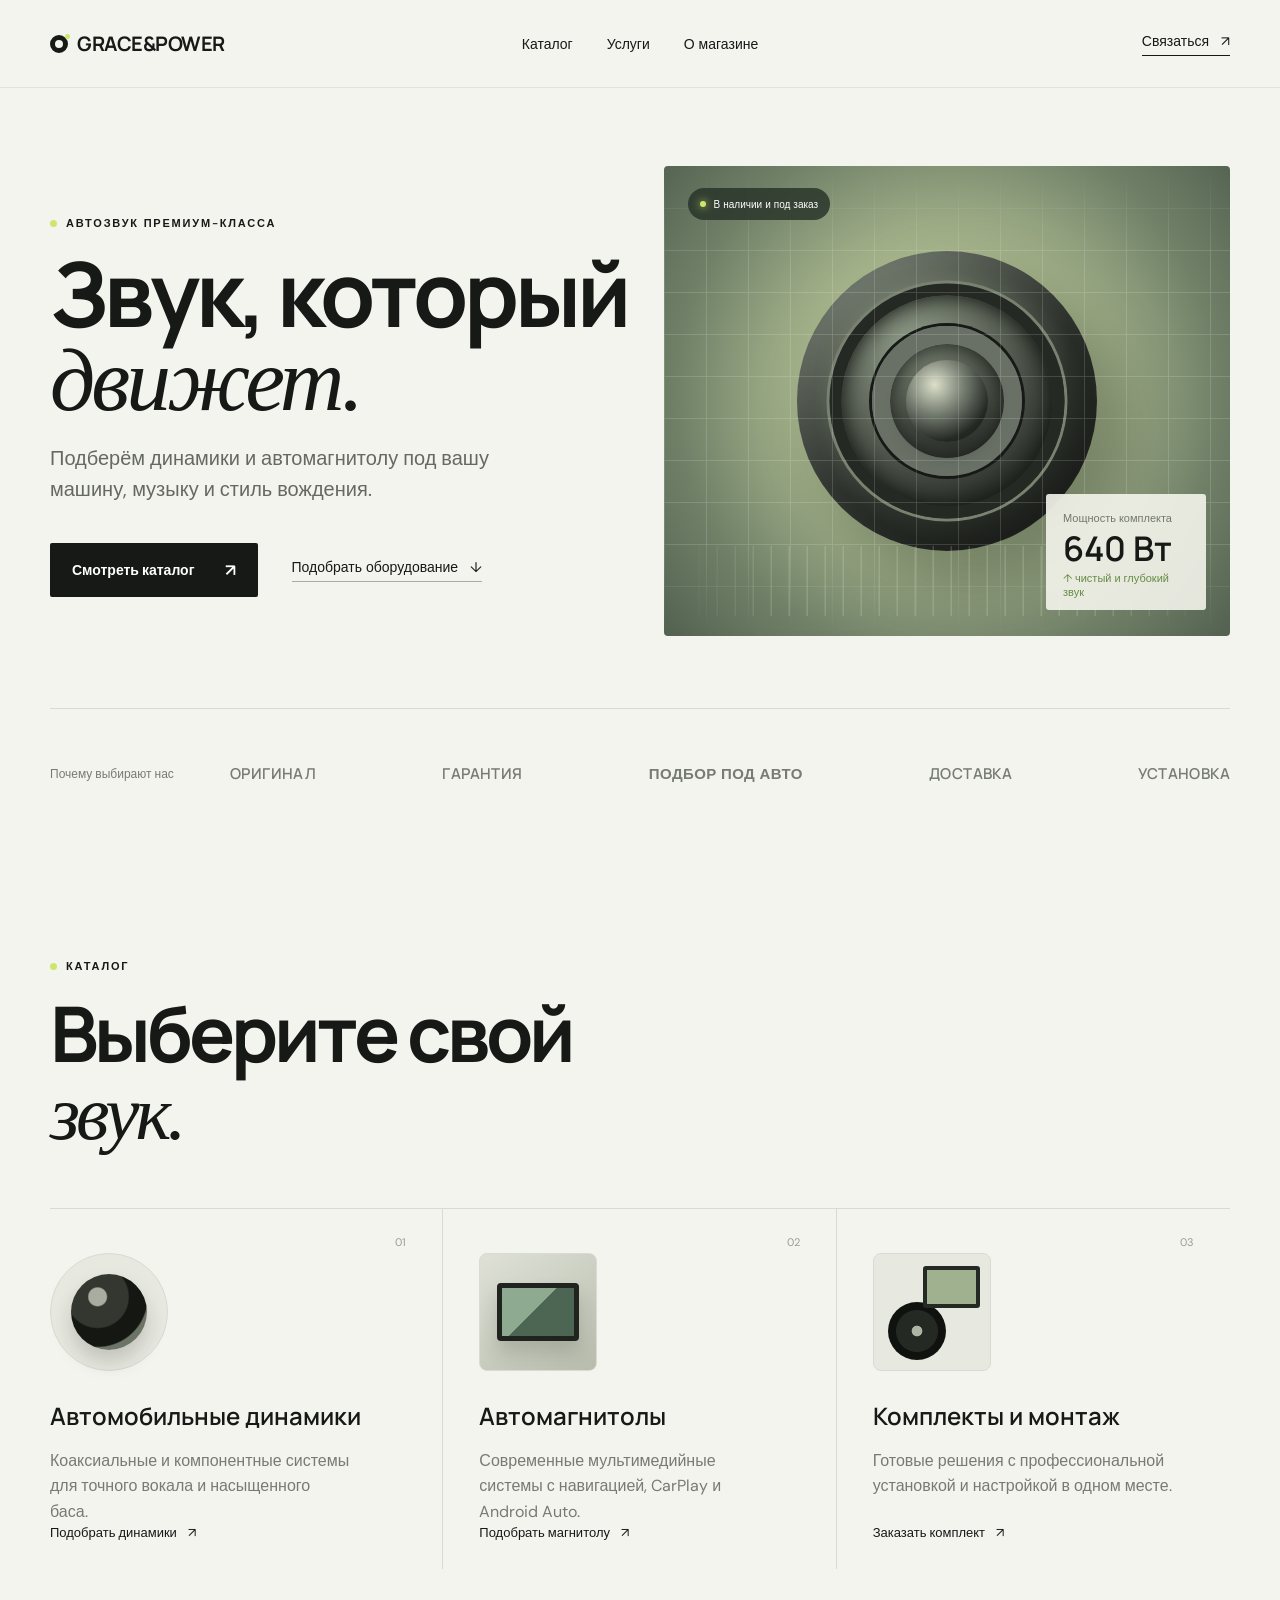
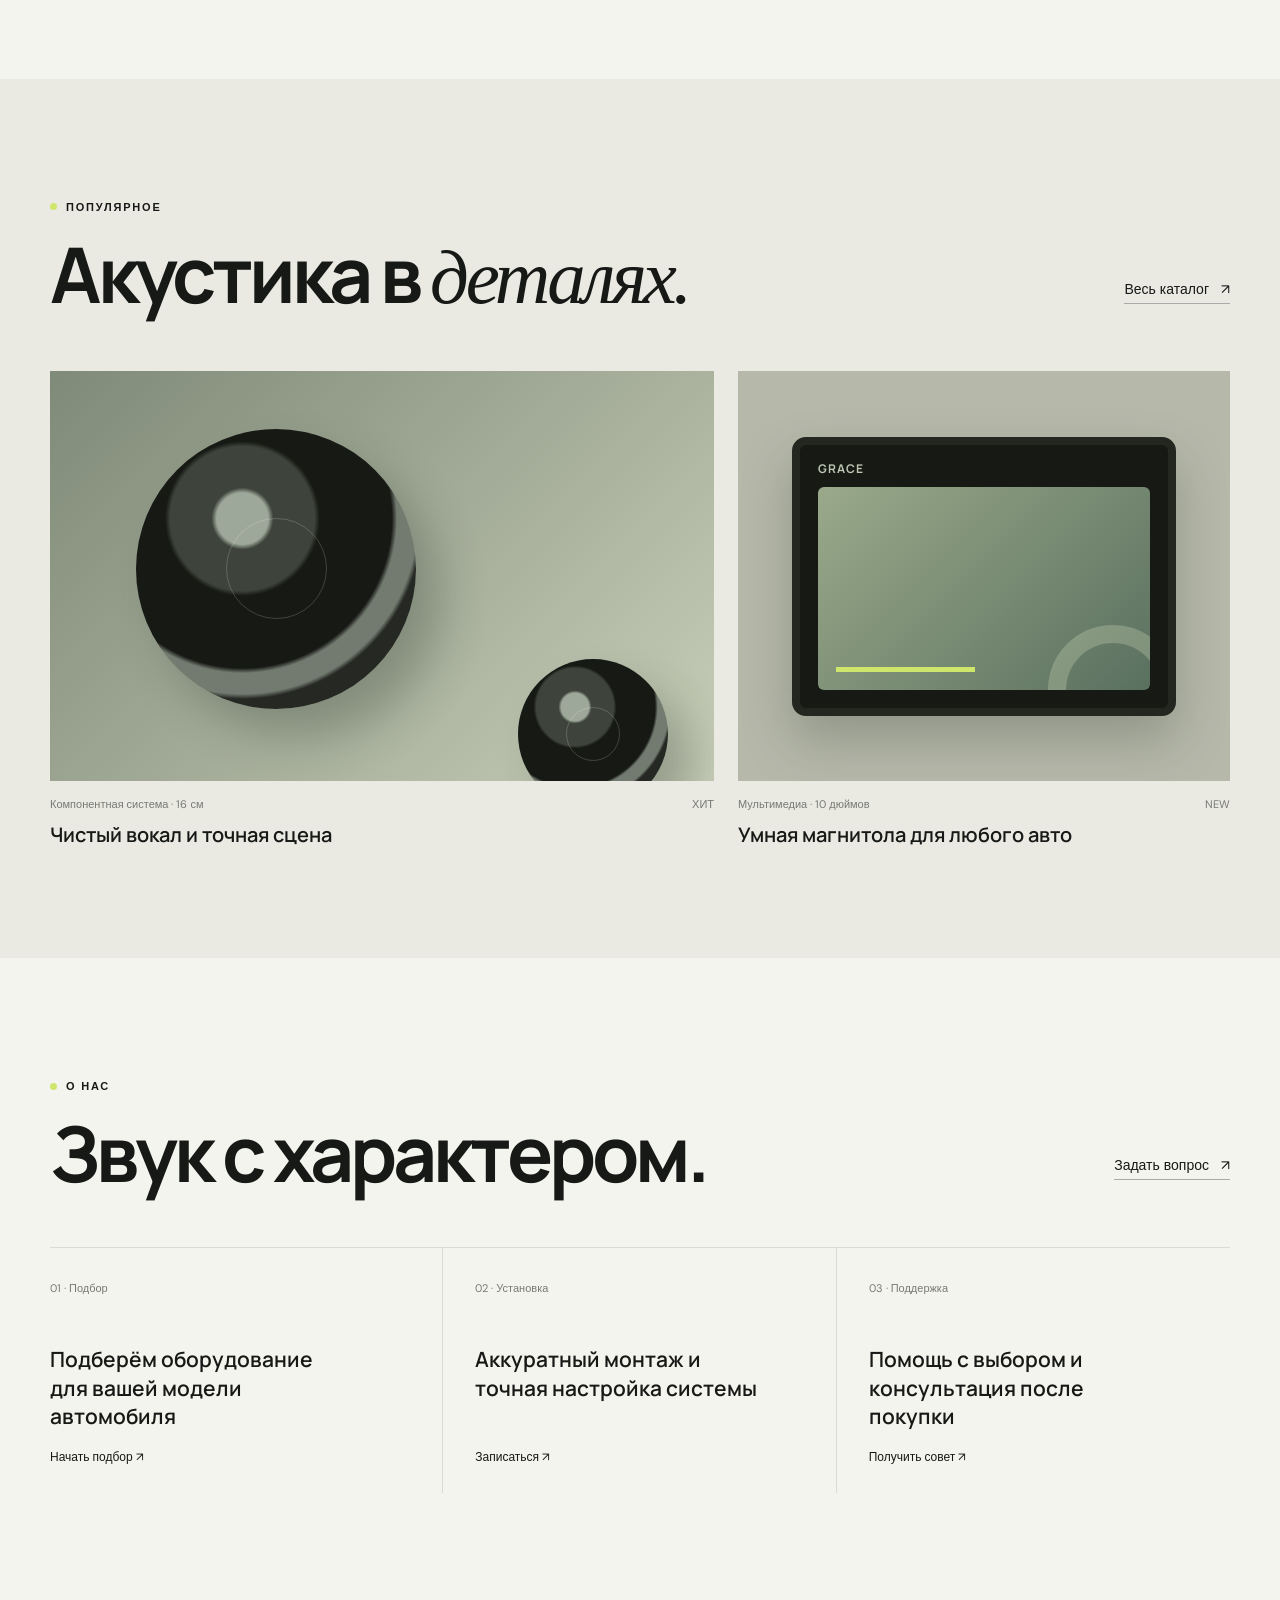
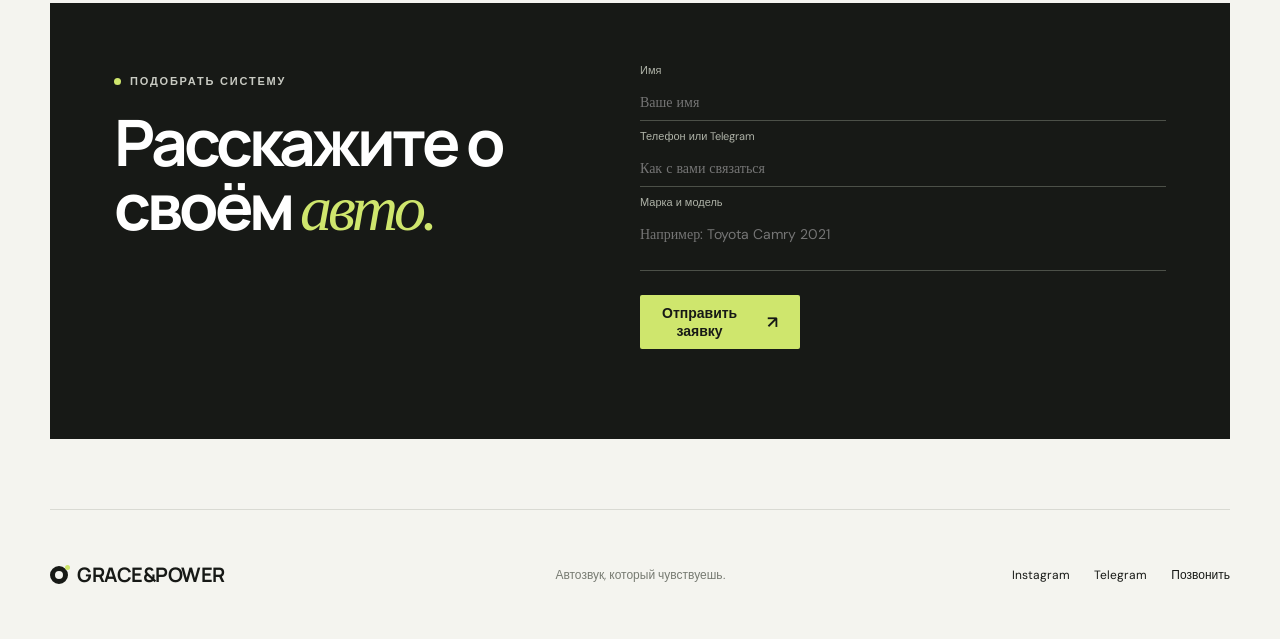
==== index.html @ 10f8b087 "GRACE&POWER Car Audio Website" ====
<!DOCTYPE html>
<html lang="ru">
<head>
  <meta charset="UTF-8">
  <meta name="viewport" content="width=device-width, initial-scale=1.0">
  <meta name="description" content="GRACE&POWER — магазин премиальной автомобильной акустики: динамики и автомагнитолы.">
  <title>GRACE&POWER — Автомобильная акустика</title>
  <link rel="preconnect" href="https://fonts.googleapis.com">
  <link rel="preconnect" href="https://fonts.gstatic.com" crossorigin>
  <link href="https://fonts.googleapis.com/css2?family=DM+Sans:wght@400;500;600&family=Manrope:wght@500;600;700&display=swap" rel="stylesheet">
  <link rel="stylesheet" href="styles.css">
</head>
<body>
  <header class="nav-wrap">
    <nav class="nav container" aria-label="Главная навигация">
      <a class="brand" href="#top" aria-label="GRACE&POWER — главная">
        <span class="brand-mark"></span>
        <span>GRACE&POWER</span>
      </a>
      <button class="menu-button" type="button" aria-expanded="false" aria-controls="nav-links" aria-label="Открыть меню">
        <span></span><span></span>
      </button>
      <div class="nav-links" id="nav-links">
        <a href="#catalog">Каталог</a>
        <a href="#services">Услуги</a>
        <a href="#about">О магазине</a>
      </div>
      <a class="nav-cta" href="#contact">Связаться <span>↗</span></a>
    </nav>
  </header>

  <main id="top">
    <section class="hero container">
      <div class="hero-copy reveal">
        <p class="eyebrow"><span></span> Автозвук премиум-класса</p>
        <h1>Звук, который<br><em>движет.</em></h1>
        <p class="hero-lede">Подберём динамики и автомагнитолу под вашу машину, музыку и стиль вождения.</p>
        <div class="hero-actions">
          <a class="button button-dark" href="#catalog">Смотреть каталог <span>↗</span></a>
          <a class="text-link" href="#contact">Подобрать оборудование <span>↓</span></a>
        </div>
      </div>

      <div class="hero-visual reveal" aria-label="Пример автомобильной акустики">
        <div class="speaker-hero">
          <div class="speaker-ring ring-one"></div>
          <div class="speaker-ring ring-two"></div>
          <div class="speaker-center"></div>
        </div>
        <div class="hero-soundwave"></div>
        <div class="visual-grid"></div>
        <div class="metric-card">
          <span class="metric-label">Мощность комплекта</span>
          <strong>640 Вт</strong>
          <span class="metric-change">↑ чистый и глубокий звук</span>
        </div>
        <div class="status-pill"><span></span> В наличии и под заказ</div>
      </div>
    </section>

    <section class="proof container" aria-label="Выгоды магазина">
      <p>Почему выбирают нас</p>
      <div class="logo-row">
        <span>Оригинал</span>
        <span>Гарантия</span>
        <span>Подбор под авто</span>
        <span>Доставка</span>
        <span>Установка</span>
      </div>
    </section>

    <section class="services section container" id="catalog">
      <div class="section-heading reveal">
        <p class="eyebrow"><span></span> Каталог</p>
        <h2>Выберите свой<br><em>звук.</em></h2>
      </div>
      <div class="service-grid">
        <article class="service-card reveal product-card">
          <span class="card-number">01</span>
          <div class="product-art speaker-art"><span class="mini-speaker"></span></div>
          <h3>Автомобильные динамики</h3>
          <p>Коаксиальные и компонентные системы для точного вокала и насыщенного баса.</p>
          <a href="#contact">Подобрать динамики <span>↗</span></a>
        </article>
        <article class="service-card reveal product-card">
          <span class="card-number">02</span>
          <div class="product-art headunit-art"><span class="headunit-screen"></span></div>
          <h3>Автомагнитолы</h3>
          <p>Современные мультимедийные системы с навигацией, CarPlay и Android Auto.</p>
          <a href="#contact">Подобрать магнитолу <span>↗</span></a>
        </article>
        <article class="service-card reveal product-card">
          <span class="card-number">03</span>
          <div class="product-art combo-art"><span class="combo-speaker"></span><span class="combo-headunit"></span></div>
          <h3>Комплекты и монтаж</h3>
          <p>Готовые решения с профессиональной установкой и настройкой в одном месте.</p>
          <a href="#contact">Заказать комплект <span>↗</span></a>
        </article>
      </div>
    </section>

    <section class="work section" id="services">
      <div class="container">
        <div class="section-heading row-heading reveal">
          <div>
            <p class="eyebrow"><span></span> Популярное</p>
            <h2>Акустика в <em>деталях.</em></h2>
          </div>
          <a class="text-link" href="#catalog">Весь каталог <span>↗</span></a>
        </div>
        <div class="work-grid">
          <article class="project-card reveal">
            <div class="project-image project-image-one">
              <div class="catalog-speaker main-speaker"><span></span></div>
              <div class="catalog-speaker small-speaker"><span></span></div>
            </div>
            <div class="project-meta"><span>Компонентная система · 16 см</span><span>ХИТ</span></div>
            <h3>Чистый вокал и точная сцена</h3>
          </article>
          <article class="project-card reveal">
            <div class="project-image project-image-two">
              <div class="catalog-headunit">
                <span class="headunit-brand">GRACE</span>
                <div class="headunit-display"><i></i><b></b></div>
              </div>
            </div>
            <div class="project-meta"><span>Мультимедиа · 10 дюймов</span><span>NEW</span></div>
            <h3>Умная магнитола для любого авто</h3>
          </article>
        </div>
      </div>
    </section>

    <section class="insights section container" id="about">
      <div class="section-heading row-heading reveal">
        <div>
          <p class="eyebrow"><span></span> О нас</p>
          <h2>Звук с характером.</h2>
        </div>
        <a class="text-link" href="#contact">Задать вопрос <span>↗</span></a>
      </div>
      <div class="insight-grid">
        <article class="insight-card reveal"><span>01 · Подбор</span><h3>Подберём оборудование для вашей модели автомобиля</h3><a href="#contact">Начать подбор <span>↗</span></a></article>
        <article class="insight-card reveal"><span>02 · Установка</span><h3>Аккуратный монтаж и точная настройка системы</h3><a href="#contact">Записаться <span>↗</span></a></article>
        <article class="insight-card reveal"><span>03 · Поддержка</span><h3>Помощь с выбором и консультация после покупки</h3><a href="#contact">Получить совет <span>↗</span></a></article>
      </div>
    </section>

    <section class="contact container" id="contact">
      <div class="contact-panel reveal">
        <div>
          <p class="eyebrow light"><span></span> Подобрать систему</p>
          <h2>Расскажите о<br>своём <em>авто.</em></h2>
        </div>
        <form class="contact-form" id="contact-form">
          <label>Имя<input type="text" name="name" placeholder="Ваше имя" required></label>
          <label>Телефон или Telegram<input type="text" name="contact" placeholder="Как с вами связаться" required></label>
          <label>Марка и модель<textarea name="message" rows="2" placeholder="Например: Toyota Camry 2021"></textarea></label>
          <button class="button button-light" type="submit">Отправить заявку <span>↗</span></button>
          <p class="form-status" role="status"></p>
        </form>
      </div>
    </section>
  </main>

  <footer class="footer container">
    <a class="brand" href="#top"><span class="brand-mark"></span><span>GRACE&POWER</span></a>
    <p>Автозвук, который чувствуешь.</p>
    <div><a href="#">Instagram</a><a href="#">Telegram</a><a href="tel:+79000000000">Позвонить</a></div>
  </footer>

  <script src="script.js"></script>
</body>
</html>
---- styles.css ----
:root {
  --ink: #171916;
  --paper: #f4f4ef;
  --muted: #777b72;
  --line: #d9dad3;
  --lime: #cfe66d;
  --green: #315c43;
}
* { box-sizing: border-box; }
html { scroll-behavior: smooth; }
body { margin: 0; background: var(--paper); color: var(--ink); font-family: "DM Sans", sans-serif; }
a { color: inherit; text-decoration: none; }
.container { width: min(1180px, calc(100% - 48px)); margin-inline: auto; }
.nav-wrap { height: 88px; display: flex; align-items: center; border-bottom: 1px solid rgba(23,25,22,.08); }
.nav { display: grid; grid-template-columns: 1fr auto 1fr; align-items: center; }
.brand { display: inline-flex; align-items: center; gap: 9px; font: 700 20px "Manrope", sans-serif; letter-spacing: -.5px; }
.brand-mark { width: 18px; height: 18px; border: 5px solid var(--ink); border-radius: 50%; position: relative; }
.brand-mark::after { content: ""; position: absolute; width: 5px; height: 5px; background: var(--lime); border-radius: 50%; right: -7px; top: -6px; }
.nav-links { display: flex; gap: 34px; font-size: 14px; }
.nav-links a, .footer a { transition: opacity .2s; }
.nav-links a:hover, .footer a:hover { opacity: .55; }
.nav-cta { justify-self: end; font-size: 14px; border-bottom: 1px solid var(--ink); padding-bottom: 5px; }
.nav-cta span { margin-left: 8px; }
.menu-button { display: none; }
.hero { min-height: 620px; display: grid; grid-template-columns: 52% 48%; align-items: center; padding: 58px 0 52px; }
.eyebrow { display: flex; align-items: center; gap: 9px; text-transform: uppercase; letter-spacing: 1.8px; font-size: 11px; font-weight: 600; }
.eyebrow > span { width: 7px; height: 7px; background: var(--lime); border-radius: 50%; }
h1, h2 { font-family: "Manrope", sans-serif; letter-spacing: -4px; margin: 22px 0; }
h1 { font-size: clamp(68px, 7vw, 96px); line-height: .92; }
h1 em, h2 em { font-family: Georgia, serif; font-weight: 400; }
.hero-lede { max-width: 480px; font-size: 20px; line-height: 1.55; color: #656960; }
.hero-actions { display: flex; align-items: center; gap: 34px; margin-top: 38px; }
.button { height: 54px; padding: 0 22px; border: 0; border-radius: 2px; display: inline-flex; align-items: center; gap: 30px; font: 600 14px "DM Sans", sans-serif; cursor: pointer; }
.button-dark { background: var(--ink); color: white; }
.button span { font-size: 17px; }
.text-link { font-size: 14px; border-bottom: 1px solid #aaa; padding-bottom: 5px; }
.text-link span { margin-left: 8px; }
.hero-visual { height: 470px; position: relative; overflow: hidden; border-radius: 4px; background: radial-gradient(circle at 50% 48%, #dfeab7 0, #aebc91 34%, #718168 72%, #526150 100%); }
.visual-grid { position: absolute; inset: 0; opacity: .18; background-image: linear-gradient(rgba(255,255,255,.8) 1px, transparent 1px), linear-gradient(90deg, rgba(255,255,255,.8) 1px, transparent 1px); background-size: 42px 42px; mask-image: linear-gradient(to bottom, transparent, black 20%, black 80%, transparent); }
.orb { position: absolute; border-radius: 50%; filter: blur(.2px); }
.orb-one { width: 270px; height: 270px; left: 105px; top: 78px; background: radial-gradient(circle at 35% 30%, #f2f7c9, #94aa78 62%, #4d6651); box-shadow: inset -28px -20px 45px rgba(39,61,45,.25), 20px 20px 70px rgba(73,91,65,.28); }
.orb-two { width: 118px; height: 118px; right: 26px; top: 42px; background: radial-gradient(circle at 30% 25%, #eef7bd, #78906b 72%); mix-blend-mode: screen; }
.orb-three { width: 80px; height: 80px; left: 42px; bottom: 58px; border: 1px solid rgba(255,255,255,.7); background: rgba(226,235,192,.28); backdrop-filter: blur(5px); }
.metric-card { position: absolute; right: 24px; bottom: 26px; width: 160px; height: 116px; background: rgba(247,248,239,.88); backdrop-filter: blur(12px); border-radius: 3px; padding: 17px; display: grid; }
.metric-label { font-size: 11px; color: #73786d; }
.metric-card strong { font: 600 34px "Manrope"; }
.metric-change { font-size: 11px; color: #668c45; }
.status-pill { position: absolute; left: 24px; top: 22px; background: rgba(38,51,40,.82); color: white; border-radius: 20px; height: 32px; display: flex; align-items: center; gap: 8px; padding: 0 12px; font-size: 10px; }
.status-pill span { width: 6px; height: 6px; border-radius: 50%; background: var(--lime); box-shadow: 0 0 8px var(--lime); }
.proof { height: 130px; border-top: 1px solid var(--line); display: grid; grid-template-columns: 180px 1fr; align-items: center; }
.proof p { font-size: 12px; color: var(--muted); }
.logo-row { display: flex; justify-content: space-between; align-items: center; color: #777b72; }
.logo-row span { font: 600 15px "Manrope"; }
.logo-row span:nth-child(3) { font-family: Georgia, serif; font-size: 19px; }
.logo-dot { color: var(--lime); margin-left: 2px; }
.section { padding: 110px 0; }
.section-heading h2 { font-size: clamp(52px, 6vw, 78px); line-height: 1; }
.service-grid { display: grid; grid-template-columns: repeat(3, 1fr); border-top: 1px solid var(--line); margin-top: 55px; }
.service-card { min-height: 330px; padding: 26px 36px 28px 0; border-right: 1px solid var(--line); position: relative; }
.service-card + .service-card { padding-left: 36px; }
.service-card:last-child { border-right: 0; }
.card-number { float: right; color: #999d94; font-size: 11px; }
.service-icon { width: 54px; height: 54px; border: 1px solid var(--line); border-radius: 50%; display: grid; place-items: center; margin: 20px 0 42px; }
.service-card h3 { font: 600 24px "Manrope"; margin: 0 0 12px; }
.service-card p { color: var(--muted); line-height: 1.6; max-width: 300px; }
.service-card a { position: absolute; bottom: 28px; font-size: 13px; }
.service-card a span { margin-left: 8px; }
.work { background: #eaeae3; }
.row-heading { display: flex; justify-content: space-between; align-items: end; }
.row-heading h2 { margin-bottom: 0; }
.row-heading > .text-link { margin-bottom: 12px; }
.work-grid { display: grid; grid-template-columns: 1.35fr 1fr; gap: 24px; margin-top: 55px; }
.project-image { height: 410px; position: relative; overflow: hidden; }
.project-image-one { background: linear-gradient(135deg, #7f8a78, #c7cdb8); }
.project-ui { position: absolute; width: 75%; height: 72%; left: 12.5%; top: 14%; border-radius: 12px; background: rgba(239,242,232,.9); box-shadow: 0 25px 60px rgba(31,52,39,.22); padding: 20px; font-size: 12px; }
.project-ui b { position: absolute; right: 30px; bottom: 24px; font: 600 58px "Manrope"; }
.pulse { position: absolute; width: 220px; height: 220px; border: 1px solid #859681; border-radius: 50%; left: 50%; top: 55%; transform: translate(-50%, -50%); box-shadow: inset 0 0 40px rgba(112,143,112,.2); }
.pulse::after { content: ""; position: absolute; width: 70px; height: 70px; border-radius: 50%; background: var(--lime); left: 50%; top: 50%; transform: translate(-50%, -50%); }
.project-image-two { background: #b6b9aa; }
.project-shape { position: absolute; width: 260px; height: 260px; right: -40px; bottom: -70px; border-radius: 50%; border: 48px solid #dce7b0; box-shadow: 0 0 0 1px rgba(255,255,255,.5), inset 0 0 40px rgba(80,92,62,.18); }
.project-image-two p { position: absolute; left: 32px; top: 20px; font: 700 31px "Manrope"; }
.project-image-two sup { font-size: 9px; }
.project-meta { display: flex; justify-content: space-between; color: var(--muted); font-size: 11px; margin-top: 16px; }
.project-card h3 { font: 600 20px "Manrope"; margin: 10px 0 0; }
.insight-grid { display: grid; grid-template-columns: repeat(3, 1fr); border-top: 1px solid var(--line); margin-top: 55px; }
.insight-card { min-height: 245px; padding: 28px 32px 28px 0; border-right: 1px solid var(--line); position: relative; }
.insight-card + .insight-card { padding-left: 32px; }
.insight-card:last-child { border-right: 0; }
.insight-card > span { color: var(--muted); font-size: 11px; }
.insight-card h3 { max-width: 300px; font: 600 21px/1.35 "Manrope"; margin-top: 48px; }
.insight-card a { position: absolute; bottom: 28px; font-size: 12px; }
.contact { padding-bottom: 70px; }
.contact-panel { min-height: 390px; background: var(--ink); color: white; padding: 60px 64px; display: grid; grid-template-columns: 1fr 1fr; }
.eyebrow.light { color: #c9cbc3; }
.contact-panel h2 { font-size: clamp(52px, 5vw, 72px); line-height: 1; }
.contact-form { display: grid; align-content: center; gap: 8px; }
.contact-form label { display: grid; gap: 7px; color: #aeb2a7; font-size: 11px; }
.contact-form input, .contact-form textarea { width: 100%; border: 0; border-bottom: 1px solid #4c5048; background: transparent; color: white; padding: 9px 0; font: 14px "DM Sans"; resize: none; outline: none; }
.contact-form input:focus, .contact-form textarea:focus { border-color: var(--lime); }
.button-light { background: var(--lime); color: var(--ink); width: 160px; margin-top: 16px; justify-content: space-between; }
.form-status { height: 18px; font-size: 12px; color: var(--lime); }
.footer { height: 130px; display: grid; grid-template-columns: 1fr 1fr 1fr; align-items: center; border-top: 1px solid var(--line); }
.footer p { color: var(--muted); font-size: 12px; text-align: center; }
.footer div { justify-self: end; display: flex; gap: 24px; font-size: 12px; }
.reveal { opacity: 0; transform: translateY(18px); transition: opacity .7s ease, transform .7s ease; }
.reveal.visible { opacity: 1; transform: translateY(0); }
.speaker-hero { position: absolute; width: 300px; height: 300px; left: 50%; top: 50%; transform: translate(-50%, -50%); border-radius: 50%; background: radial-gradient(circle at 38% 32%, #8f9b88 0, #30352f 58%, #161914 100%); box-shadow: 25px 28px 55px rgba(28,38,28,.35), inset -18px -20px 35px rgba(0,0,0,.28), inset 8px 8px 18px rgba(255,255,255,.12); }
.speaker-ring { position: absolute; border-radius: 50%; left: 50%; top: 50%; transform: translate(-50%, -50%); }
.ring-one { width: 235px; height: 235px; border: 12px solid #252923; box-shadow: 0 0 0 3px #798170, inset 0 0 22px #11130f; }
.ring-two { width: 150px; height: 150px; border: 18px solid #697167; box-shadow: 0 0 0 3px #171916, inset 0 0 30px #0d0f0d; }
.speaker-center { position: absolute; width: 82px; height: 82px; left: 50%; top: 50%; transform: translate(-50%, -50%); border-radius: 50%; background: radial-gradient(circle at 35% 30%, #dce0ca, #747c70 38%, #252924 72%, #11130f); box-shadow: 0 10px 20px rgba(0,0,0,.35); }
.hero-soundwave { position: absolute; left: 18px; right: 18px; bottom: 20px; height: 70px; opacity: .18; background: repeating-linear-gradient(90deg, transparent 0 16px, #eef4de 17px 18px); mask-image: linear-gradient(90deg, transparent, black 20%, black 80%, transparent); }
.logo-row span:nth-child(3) { font-family: "DM Sans", sans-serif; font-size: 15px; }
.logo-row span { text-transform: uppercase; letter-spacing: .4px; }
.product-card { min-height: 360px; }
.product-art { height: 118px; width: 118px; margin: 18px 0 28px; border: 1px solid var(--line); border-radius: 50%; position: relative; display: grid; place-items: center; background: #e7e8df; }
.mini-speaker { width: 76px; height: 76px; border-radius: 50%; background: radial-gradient(circle at 35% 30%, #a7ada1 0 12%, #33372f 14% 42%, #151713 44% 68%, #6c7468 70%); box-shadow: 0 12px 20px rgba(30,35,28,.18); }
.headunit-art { border-radius: 8px; background: linear-gradient(145deg, #dfe1d7, #b7bcac); }
.headunit-screen { width: 82px; height: 58px; border: 5px solid #20231e; border-radius: 4px; background: linear-gradient(135deg, #8eaa91 0 45%, #4d6553 46% 100%); box-shadow: 0 12px 18px rgba(30,35,28,.16); }
.combo-art { border-radius: 8px; }
.combo-speaker { width: 58px; height: 58px; position: absolute; left: 14px; bottom: 10px; border-radius: 50%; background: radial-gradient(circle, #aeb6a3 0 12%, #252923 14% 50%, #10120f 52%); }
.combo-headunit { width: 57px; height: 42px; position: absolute; right: 10px; top: 12px; border: 4px solid #252923; border-radius: 3px; background: #9fb18e; }
.project-image-one { background: linear-gradient(135deg, #7f8a78, #c7cdb8); }
.catalog-speaker { position: absolute; border-radius: 50%; background: radial-gradient(circle at 38% 32%, #9ea89a 0 10%, #3e443b 12% 28%, #171915 30% 58%, #737b70 60% 68%, #252823 70%); box-shadow: 25px 28px 45px rgba(40,49,38,.28); }
.main-speaker { width: 280px; height: 280px; left: 13%; top: 14%; }
.small-speaker { width: 150px; height: 150px; right: 7%; bottom: -28px; }
.catalog-speaker span { position: absolute; inset: 32%; border: 1px solid rgba(255,255,255,.18); border-radius: 50%; }
.project-image-two { background: #b6b9aa; }
.catalog-headunit { position: absolute; width: 78%; height: 68%; left: 11%; top: 16%; border: 8px solid #242720; border-radius: 14px; background: #171915; box-shadow: 0 24px 50px rgba(35,42,33,.25); }
.headunit-brand { position: absolute; left: 18px; top: 15px; color: #bdc5b2; font: 700 12px "Manrope"; letter-spacing: 1px; }
.headunit-display { position: absolute; left: 18px; right: 18px; top: 42px; bottom: 18px; border-radius: 6px; background: linear-gradient(135deg, #9aa98a, #5a705f); overflow: hidden; }
.headunit-display i { position: absolute; width: 130px; height: 130px; border: 18px solid rgba(225,235,198,.25); border-radius: 50%; right: -28px; bottom: -65px; }
.headunit-display b { position: absolute; width: 42%; height: 5px; left: 18px; bottom: 18px; background: var(--lime); }
.contact-panel h2 em { color: var(--lime); }
.form-status { margin: 4px 0 0; }

@media (max-width: 900px) {
  .container { width: min(100% - 32px, 680px); }
  .nav { grid-template-columns: 1fr auto; }
  .nav-links { display: none; position: absolute; z-index: 20; top: 72px; left: 16px; right: 16px; background: var(--paper); border: 1px solid var(--line); padding: 24px; flex-direction: column; }
  .nav-links.open { display: flex; }
  .nav-cta { display: none; }
  .menu-button { display: grid; gap: 6px; width: 38px; height: 38px; place-content: center; border: 0; background: transparent; }
  .menu-button span { display: block; width: 22px; height: 1px; background: var(--ink); }
  .hero { grid-template-columns: 1fr; padding-top: 70px; }
  .hero-visual { margin-top: 50px; height: 420px; }
  .proof { grid-template-columns: 1fr; height: auto; padding: 30px 0; }
  .logo-row { margin-top: 24px; flex-wrap: wrap; gap: 25px; }
  .service-grid, .insight-grid { grid-template-columns: 1fr; }
  .service-card, .service-card + .service-card, .insight-card, .insight-card + .insight-card { border-right: 0; border-bottom: 1px solid var(--line); padding: 26px 0 70px; }
  .work-grid { grid-template-columns: 1fr; }
  .contact-panel { grid-template-columns: 1fr; padding: 48px 32px; }
  .contact-form { margin-top: 30px; }
  .speaker-hero { width: 270px; height: 270px; }
}
@media (max-width: 560px) {
  h1 { font-size: 54px; letter-spacing: -3px; }
  h2, .section-heading h2 { font-size: 46px; letter-spacing: -3px; }
  .hero { min-height: auto; }
  .hero-actions { align-items: flex-start; flex-direction: column; }
  .hero-visual { height: 360px; }
  .orb-one { width: 220px; height: 220px; left: 50%; top: 70px; transform: translateX(-50%); }
  .orb-two { right: -20px; }
  .metric-card { width: 145px; }
  .proof { display: none; }
  .section { padding: 80px 0; }
  .row-heading { align-items: start; }
  .row-heading > .text-link { display: none; }
  .project-image { height: 300px; }
  .pulse { width: 160px; height: 160px; }
  .footer { height: auto; grid-template-columns: 1fr; gap: 24px; padding: 40px 0; }
  .footer p { text-align: left; }
  .footer div { justify-self: start; }
  .speaker-hero { width: 220px; height: 220px; }
  .ring-one { width: 170px; height: 170px; }
  .ring-two { width: 110px; height: 110px; }
  .speaker-center { width: 62px; height: 62px; }
  .main-speaker { width: 220px; height: 220px; }
  .small-speaker { width: 120px; height: 120px; }
}
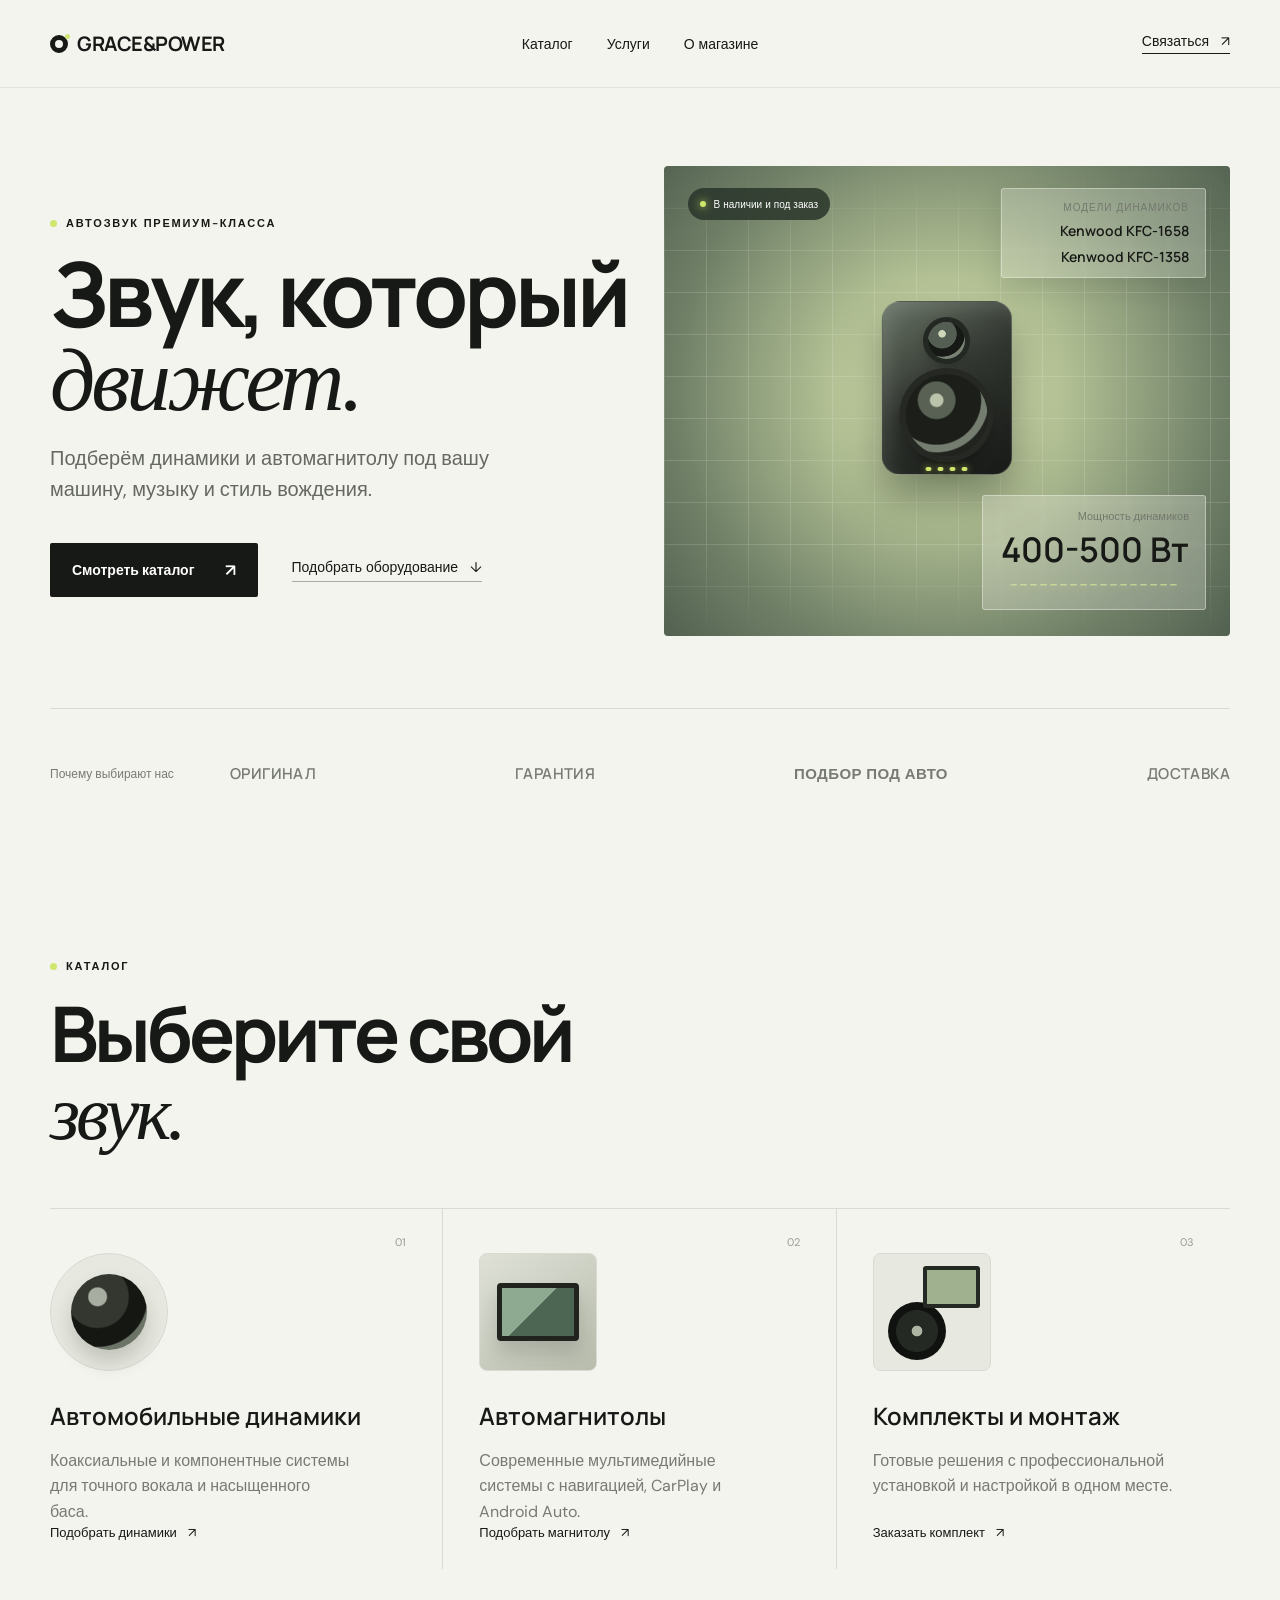
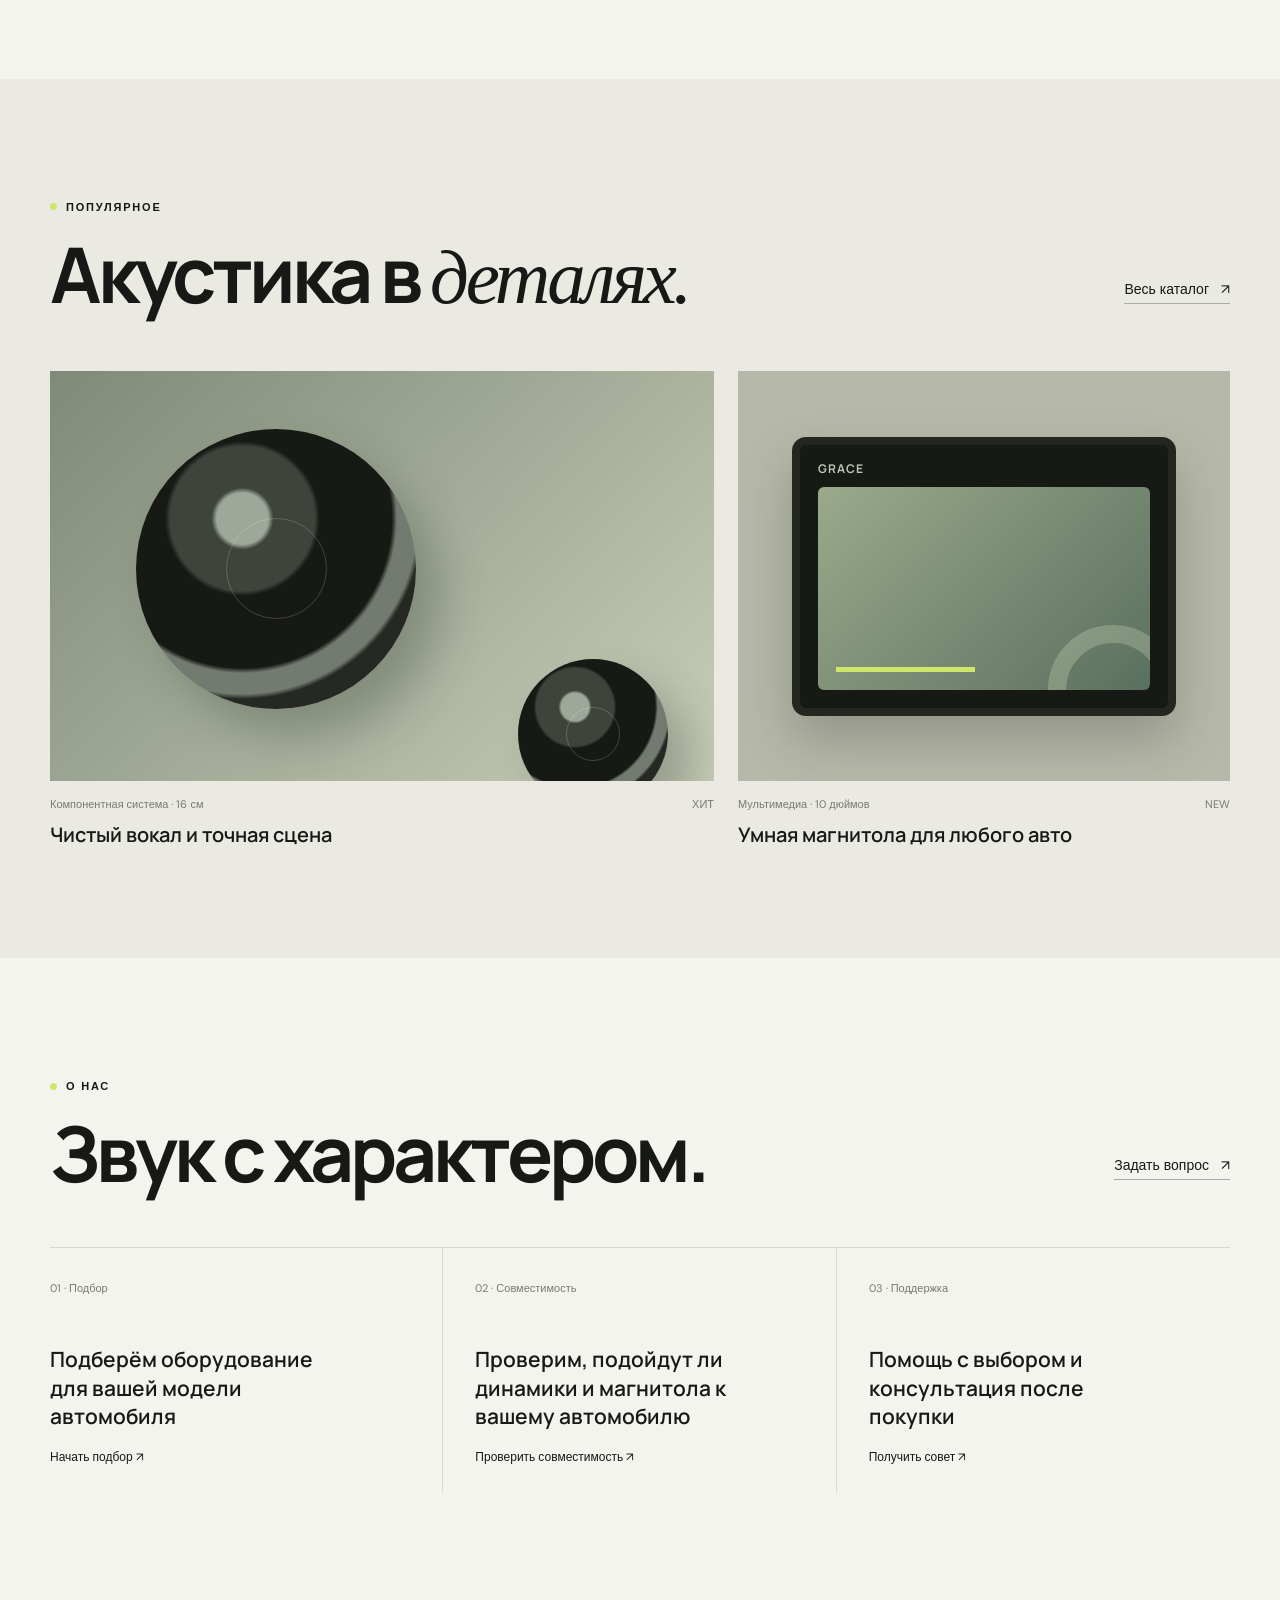
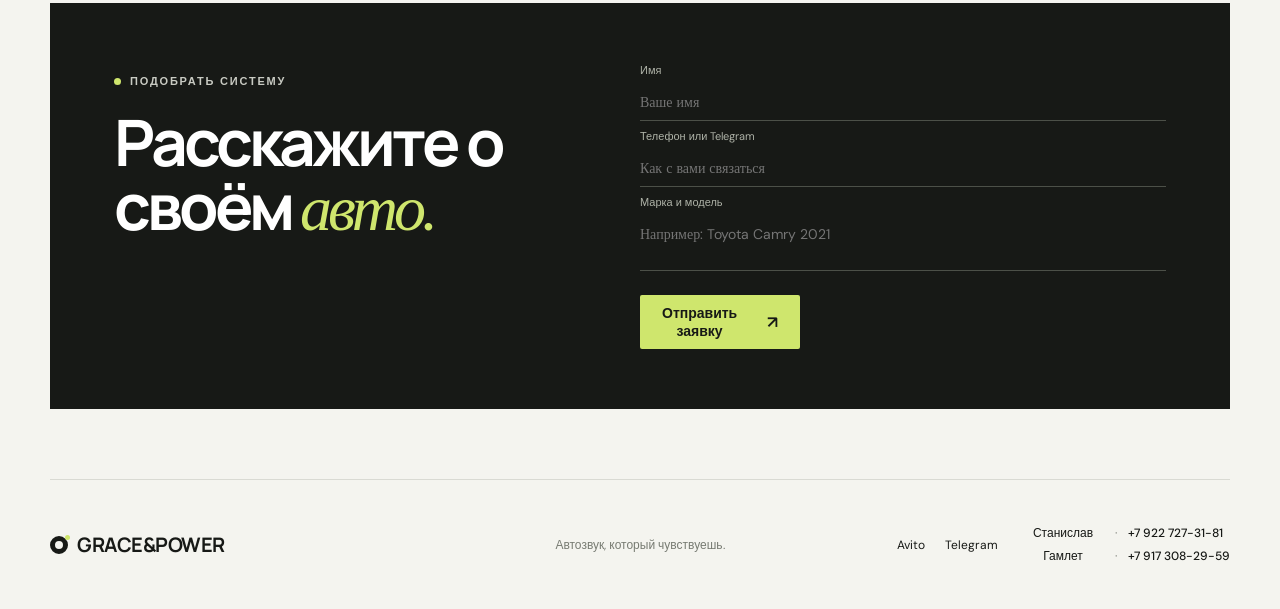
==== commit 830a86b7: "Сonnect email contact" ====
--- a/index.html
+++ b/index.html
@@ -8,7 +8,7 @@
   <link rel="preconnect" href="https://fonts.googleapis.com">
   <link rel="preconnect" href="https://fonts.gstatic.com" crossorigin>
   <link href="https://fonts.googleapis.com/css2?family=DM+Sans:wght@400;500;600&family=Manrope:wght@500;600;700&display=swap" rel="stylesheet">
-  <link rel="stylesheet" href="styles.css">
+  <link rel="stylesheet" href="styles.css?v=speaker-80-percent">
 </head>
 <body>
   <header class="nav-wrap">
@@ -41,18 +41,31 @@
         </div>
       </div>
 
-      <div class="hero-visual reveal" aria-label="Пример автомобильной акустики">
-        <div class="speaker-hero">
-          <div class="speaker-ring ring-one"></div>
-          <div class="speaker-ring ring-two"></div>
-          <div class="speaker-center"></div>
+      <div class="hero-visual reveal" aria-label="Анимированный аудио-сигнал">
+        <div class="audio-sphere">
+          <div class="sphere-core playing-speaker">
+            <span class="speaker-tweeter"></span>
+            <span class="speaker-woofer"></span>
+            <span class="music-bars" aria-hidden="true"><i></i><i></i><i></i><i></i></span>
+          </div>
+          <div class="signal signal-a"></div>
+          <div class="signal signal-b"></div>
+          <div class="signal signal-c"></div>
         </div>
         <div class="hero-soundwave"></div>
         <div class="visual-grid"></div>
+        <div class="model-card">
+          <span>Модели динамиков</span>
+          <strong>Kenwood KFC-1658</strong>
+          <strong>Kenwood KFC-1358</strong>
+        </div>
         <div class="metric-card">
-          <span class="metric-label">Мощность комплекта</span>
-          <strong>640 Вт</strong>
-          <span class="metric-change">↑ чистый и глубокий звук</span>
+          <span class="metric-label">Мощность динамиков</span>
+          <strong>400-500 Вт</strong>
+          <div class="scene-equalizer" aria-hidden="true">
+            <i></i><i></i><i></i><i></i><i></i><i></i><i></i><i></i><i></i>
+            <i></i><i></i><i></i><i></i><i></i><i></i><i></i><i></i>
+          </div>
         </div>
         <div class="status-pill"><span></span> В наличии и под заказ</div>
       </div>
@@ -65,7 +78,6 @@
         <span>Гарантия</span>
         <span>Подбор под авто</span>
         <span>Доставка</span>
-        <span>Установка</span>
       </div>
     </section>
 
@@ -141,7 +153,7 @@
       </div>
       <div class="insight-grid">
         <article class="insight-card reveal"><span>01 · Подбор</span><h3>Подберём оборудование для вашей модели автомобиля</h3><a href="#contact">Начать подбор <span>↗</span></a></article>
-        <article class="insight-card reveal"><span>02 · Установка</span><h3>Аккуратный монтаж и точная настройка системы</h3><a href="#contact">Записаться <span>↗</span></a></article>
+        <article class="insight-card reveal"><span>02 · Совместимость</span><h3>Проверим, подойдут ли динамики и магнитола к вашему автомобилю</h3><a href="#contact">Проверить совместимость <span>↗</span></a></article>
         <article class="insight-card reveal"><span>03 · Поддержка</span><h3>Помощь с выбором и консультация после покупки</h3><a href="#contact">Получить совет <span>↗</span></a></article>
       </div>
     </section>
@@ -152,12 +164,13 @@
           <p class="eyebrow light"><span></span> Подобрать систему</p>
           <h2>Расскажите о<br>своём <em>авто.</em></h2>
         </div>
-        <form class="contact-form" id="contact-form">
+        <form class="contact-form" id="contact-form" action="https://formsubmit.co/klimchenko.stas2015@gmail.com" method="POST">
+          <input type="hidden" name="_subject" value="Новая заявка с сайта GRACE&POWER">
+          <input type="hidden" name="_template" value="table">
           <label>Имя<input type="text" name="name" placeholder="Ваше имя" required></label>
           <label>Телефон или Telegram<input type="text" name="contact" placeholder="Как с вами связаться" required></label>
           <label>Марка и модель<textarea name="message" rows="2" placeholder="Например: Toyota Camry 2021"></textarea></label>
           <button class="button button-light" type="submit">Отправить заявку <span>↗</span></button>
-          <p class="form-status" role="status"></p>
         </form>
       </div>
     </section>
@@ -166,9 +179,65 @@
   <footer class="footer container">
     <a class="brand" href="#top"><span class="brand-mark"></span><span>GRACE&POWER</span></a>
     <p>Автозвук, который чувствуешь.</p>
-    <div><a href="#">Instagram</a><a href="#">Telegram</a><a href="tel:+79000000000">Позвонить</a></div>
+    <div class="footer-links">
+      <div class="footer-social">
+        <a href="https://www.avito.ru/brands/5245f862fb09416dfeb576975012b742?src=sharing" target="_blank" rel="noopener noreferrer">Avito</a>
+        <a href="https://t.me/GRACEANPOWER" target="_blank" rel="noopener noreferrer">Telegram</a>
+      </div>
+      <div class="footer-phones">
+        <a href="tel:+79227273181" aria-label="Позвонить Станиславу по номеру +7 922 727-31-81"><span>Станислав</span><i>·</i><strong>+7 922 727-31-81</strong></a>
+        <a href="tel:+79173082959" aria-label="Позвонить Гамлету по номеру +7 917 308-29-59"><span>Гамлет</span><i>·</i><strong>+7 917 308-29-59</strong></a>
+      </div>
+    </div>
   </footer>
 
-  <script src="script.js"></script>
+  <script src="script.js?v=email-form-submit"></script>
+  <script>
+    (() => {
+      const speaker = document.querySelector('.speaker-hero');
+      if (!speaker) return;
+      speaker.addEventListener('mouseenter', () => speaker.classList.add('is-active'));
+      speaker.addEventListener('mouseleave', () => speaker.classList.remove('is-active'));
+
+      const grid = document.getElementById('speaker-grid');
+      if (!grid) return;
+
+      grid.replaceChildren();
+      grid.style.display = 'block';
+
+      const size = 12;
+      for (let row = 0; row < size; row += 1) {
+        for (let column = 0; column < size; column += 1) {
+          const cell = document.createElement('span');
+          cell.className = 'grid-speaker-cell';
+          Object.assign(cell.style, {
+            position: 'absolute',
+            left: `${column * (100 / size)}%`,
+            top: `${row * (100 / size)}%`,
+            width: `${100 / size}%`,
+            height: `${100 / size}%`
+          });
+
+          const show = () => {
+            cell.style.opacity = '1';
+            cell.style.background = 'rgba(255,255,255,.92)';
+            cell.style.boxShadow = '0 8px 22px rgba(255,255,255,.75)';
+            cell.style.transform = 'scale(1.12)';
+          };
+          const hide = () => {
+            cell.style.opacity = '0';
+            cell.style.background = 'transparent';
+            cell.style.boxShadow = 'none';
+            cell.style.transform = 'scale(.86)';
+          };
+
+          cell.addEventListener('pointerenter', show);
+          cell.addEventListener('pointerleave', hide);
+          grid.appendChild(cell);
+          hide();
+        }
+      }
+    })();
+  </script>
 </body>
 </html>
--- a/styles.css
+++ b/styles.css
@@ -19,7 +19,7 @@
 .nav-links { display: flex; gap: 34px; font-size: 14px; }
 .nav-links a, .footer a { transition: opacity .2s; }
 .nav-links a:hover, .footer a:hover { opacity: .55; }
-.nav-cta { justify-self: end; font-size: 14px; border-bottom: 1px solid var(--ink); padding-bottom: 5px; }
+.nav-cta { justify-self: end; align-self: center; font-size: 14px; line-height: 1; border-bottom: 1px solid var(--ink); padding-bottom: 5px; white-space: nowrap; }
 .nav-cta span { margin-left: 8px; }
 .menu-button { display: none; }
 .hero { min-height: 620px; display: grid; grid-template-columns: 52% 48%; align-items: center; padding: 58px 0 52px; }
@@ -41,10 +41,31 @@
 .orb-one { width: 270px; height: 270px; left: 105px; top: 78px; background: radial-gradient(circle at 35% 30%, #f2f7c9, #94aa78 62%, #4d6651); box-shadow: inset -28px -20px 45px rgba(39,61,45,.25), 20px 20px 70px rgba(73,91,65,.28); }
 .orb-two { width: 118px; height: 118px; right: 26px; top: 42px; background: radial-gradient(circle at 30% 25%, #eef7bd, #78906b 72%); mix-blend-mode: screen; }
 .orb-three { width: 80px; height: 80px; left: 42px; bottom: 58px; border: 1px solid rgba(255,255,255,.7); background: rgba(226,235,192,.28); backdrop-filter: blur(5px); }
-.metric-card { position: absolute; right: 24px; bottom: 26px; width: 160px; height: 116px; background: rgba(247,248,239,.88); backdrop-filter: blur(12px); border-radius: 3px; padding: 17px; display: grid; }
-.metric-label { font-size: 11px; color: #73786d; }
-.metric-card strong { font: 600 34px "Manrope"; }
-.metric-change { font-size: 11px; color: #668c45; }
+.metric-card { position: absolute; z-index: 30; right: 24px; bottom: 26px; width: 224px; height: 115px; background: rgba(247,248,239,.26); backdrop-filter: blur(2px); border: 1px solid rgba(247,248,239,.42); border-radius: 3px; padding: 13px 16px; display: grid; grid-template-rows: auto auto 22px; align-content: space-between; text-align: right; }
+.model-card {
+  position: absolute;
+  z-index: 30;
+  top: 22px;
+  right: 24px;
+  height: 90px;
+  width: 205px;
+  min-height: 76px;
+  display: grid;
+  align-content: center;
+  gap: 7px;
+  padding: 13px 16px;
+  border-left: 2px solid var(--lime);
+  border-radius: 3px;
+  background: rgba(247,248,239,.24);
+  backdrop-filter: blur(2px);
+  border: 1px solid rgba(247,248,239,.4);
+  box-shadow: 0 10px 24px rgba(32,43,31,.1);
+}
+.model-card span { color: #73786d; font-size: 10px; text-transform: uppercase; letter-spacing: 1px; text-align: right; }
+.model-card strong { text-align: right; color: var(--ink); font: 600 14px "Manrope", sans-serif; white-space: nowrap; }
+.metric-label { justify-self: end; font-size: 11px; color: #73786d; }
+.metric-card strong { justify-self: end; font: 600 34px "Manrope"; }
+.metric-change { font-size: 10px; color: #668c45; white-space: nowrap; }
 .status-pill { position: absolute; left: 24px; top: 22px; background: rgba(38,51,40,.82); color: white; border-radius: 20px; height: 32px; display: flex; align-items: center; gap: 8px; padding: 0 12px; font-size: 10px; }
 .status-pill span { width: 6px; height: 6px; border-radius: 50%; background: var(--lime); box-shadow: 0 0 8px var(--lime); }
 .proof { height: 130px; border-top: 1px solid var(--line); display: grid; grid-template-columns: 180px 1fr; align-items: center; }
@@ -101,7 +122,13 @@
 .form-status { height: 18px; font-size: 12px; color: var(--lime); }
 .footer { height: 130px; display: grid; grid-template-columns: 1fr 1fr 1fr; align-items: center; border-top: 1px solid var(--line); }
 .footer p { color: var(--muted); font-size: 12px; text-align: center; }
-.footer div { justify-self: end; display: flex; gap: 24px; font-size: 12px; }
+.footer-links { justify-self: end; display: flex; align-items: center; flex-wrap: wrap; justify-content: flex-end; gap: 20px 24px; font-size: 12px; }
+.footer-social { display: flex; gap: 20px; }
+.footer-phones { display: flex; flex-direction: column; gap: 7px; }
+.footer-phones a { display: grid; grid-template-columns: 82px 8px auto; gap: 8px; white-space: nowrap; }
+.footer-phones span { text-align: center; }
+.footer-phones i { color: var(--muted); font-style: normal; text-align: center; }
+.footer-phones strong { font-weight: 500; }
 .reveal { opacity: 0; transform: translateY(18px); transition: opacity .7s ease, transform .7s ease; }
 .reveal.visible { opacity: 1; transform: translateY(0); }
 .speaker-hero { position: absolute; width: 300px; height: 300px; left: 50%; top: 50%; transform: translate(-50%, -50%); border-radius: 50%; background: radial-gradient(circle at 38% 32%, #8f9b88 0, #30352f 58%, #161914 100%); box-shadow: 25px 28px 55px rgba(28,38,28,.35), inset -18px -20px 35px rgba(0,0,0,.28), inset 8px 8px 18px rgba(255,255,255,.12); }
@@ -133,6 +160,155 @@
 .headunit-display b { position: absolute; width: 42%; height: 5px; left: 18px; bottom: 18px; background: var(--lime); }
 .contact-panel h2 em { color: var(--lime); }
 .form-status { margin: 4px 0 0; }
+/* Speaker position inside the hero visual */
+.audio-sphere {
+  --speaker-x: 50%;
+  --speaker-y: 47%;
+  position: absolute;
+  z-index: 10;
+  width: min(440px, 94%);
+  aspect-ratio: 1;
+  left: 50%;
+  top: 50%;
+  transform: translate(-50%, -50%);
+  transform-origin: 50% 50%;
+  transition: transform .9s cubic-bezier(.16, 1, .3, 1);
+}
+.hero-visual:hover .audio-sphere {
+  transform: translate(-50%, -50%) scale(1.12);
+}
+.sphere-core.playing-speaker {
+  position: absolute;
+  z-index: 5;
+  left: var(--speaker-x);
+  top: var(--speaker-y);
+  width: 131px;
+  height: 174px;
+  border-radius: 19px;
+  transform: translate(-50%, -50%);
+  background: linear-gradient(145deg, #697466 0%, #30352f 48%, #171916 100%);
+  border: 1px solid rgba(238,244,214,.24);
+  box-shadow: 0 24px 42px rgba(31,44,32,.42), inset 8px 8px 16px rgba(255,255,255,.08);
+  animation: speaker-rattle 2.4s ease-out infinite;
+}
+.speaker-tweeter,
+.speaker-woofer {
+  position: absolute;
+  left: 50%;
+  border-radius: 50%;
+  transform: translateX(-50%);
+}
+.speaker-tweeter {
+  top: 20px;
+  width: 37px;
+  height: 37px;
+  background: radial-gradient(circle at 38% 32%, #cfd6ba 0 10%, #555e52 12% 42%, #171916 44% 66%, #778174 68%);
+  box-shadow: 0 0 0 5px #242823, 0 5px 12px rgba(0,0,0,.35);
+}
+.speaker-woofer {
+  bottom: 18px;
+  width: 82px;
+  height: 82px;
+  background: radial-gradient(circle at 38% 32%, #bbc4aa 0 8%, #596154 10% 24%, #1b1e19 26% 58%, #747d70 60% 68%, #20231e 70%);
+  box-shadow: 0 0 0 6px #252823, 0 12px 20px rgba(0,0,0,.38);
+}
+.music-bars {
+  position: absolute;
+  left: 50%;
+  bottom: 3px;
+  width: 42px;
+  height: 9px;
+  display: flex;
+  align-items: end;
+  justify-content: space-between;
+  transform: translateX(-50%);
+}
+.music-bars i {
+  width: 6px;
+  height: 4px;
+  border-radius: 3px;
+  background: var(--lime);
+  box-shadow: 0 0 7px rgba(207,230,109,.8);
+}
+
+/* Sound waves radiate outward from the speaker */
+.signal {
+  position: absolute;
+  z-index: 2;
+  left: var(--speaker-x);
+  top: var(--speaker-y);
+  border-radius: 50%;
+  pointer-events: none;
+}
+.signal {
+  width: 190px;
+  height: 190px;
+  border: 2px solid rgba(239,255,177,.62);
+  box-shadow: 0 0 18px rgba(207,230,109,.16), inset 0 0 18px rgba(207,230,109,.08);
+  transform: translate(-50%, -50%) scale(.48);
+  animation: sound-wave 2.4s cubic-bezier(.15,.55,.35,1) infinite;
+}
+.signal-b {
+  animation-delay: .8s;
+  border-color: rgba(239,255,177,.48);
+}
+.signal-c {
+  animation-delay: 1.6s;
+  border-color: rgba(239,255,177,.34);
+}
+@keyframes speaker-rattle {
+  0%, 2%, 9%, 33.33%, 35.33%, 42.33%, 66.66%, 68.66%, 75.66%, 100% { transform: translate(-50%, -50%) translate(0, 0); }
+  4% { transform: translate(-50%, -50%) translate(.35px, -.2px); }
+  6% { transform: translate(-50%, -50%) translate(-.3px, .2px); }
+  37.33% { transform: translate(-50%, -50%) translate(.35px, -.2px); }
+  39.33% { transform: translate(-50%, -50%) translate(-.3px, .2px); }
+  70.66% { transform: translate(-50%, -50%) translate(.35px, -.2px); }
+  72.66% { transform: translate(-50%, -50%) translate(-.3px, .2px); }
+}
+@keyframes woofer-playing {
+  0%, 2%, 9%, 33.33%, 35.33%, 42.33%, 66.66%, 68.66%, 75.66%, 100% { transform: translateX(-50%) scale(1); box-shadow: 0 0 0 6px #252823, 0 12px 20px rgba(0,0,0,.38); }
+  5%, 38.33%, 71.66% { transform: translateX(-50%) scale(1.025); box-shadow: 0 0 8px rgba(207,230,109,.18), 0 0 0 6px #252823, 0 12px 20px rgba(0,0,0,.38); }
+}
+@keyframes music-playing {
+  from { height: 3px; }
+  to { height: 9px; }
+}
+@keyframes sound-wave {
+  0% { opacity: 0; transform: translate(-50%, -50%) scale(.48); }
+  12% { opacity: .72; }
+  100% { opacity: 0; transform: translate(-50%, -50%) scale(2.35); }
+}
+
+.scene-equalizer {
+  position: relative;
+  width: 100%;
+  height: 22px;
+  display: flex;
+  align-items: center;
+  justify-content: center;
+  gap: 3px;
+  opacity: .72;
+  mask-image: linear-gradient(90deg, transparent, #000 8%, #000 92%, transparent);
+}
+.scene-equalizer i {
+  width: 4px;
+  height: 10%;
+  flex: 1;
+  max-width: 7px;
+  border-radius: 5px;
+  background: linear-gradient(to top, rgba(207,230,109,.22), #e5f5a2);
+  box-shadow: 0 0 12px rgba(207,230,109,.42);
+  transform-origin: center;
+  animation: scene-eq 1.2s ease-in-out infinite alternate;
+}
+.scene-equalizer i:nth-child(4n + 1) { animation-delay: -510ms; }
+.scene-equalizer i:nth-child(4n + 2) { animation-delay: -280ms; }
+.scene-equalizer i:nth-child(4n + 3) { animation-delay: -90ms; }
+.scene-equalizer i:nth-child(5n) { animation-duration: 930ms; }
+@keyframes scene-eq {
+  from { height: 10%; opacity: .35; }
+  to { height: 55%; opacity: .75; }
+}
 
 @media (max-width: 900px) {
   .container { width: min(100% - 32px, 680px); }
@@ -152,6 +328,8 @@
   .contact-panel { grid-template-columns: 1fr; padding: 48px 32px; }
   .contact-form { margin-top: 30px; }
   .speaker-hero { width: 270px; height: 270px; }
+  .audio-sphere { width: min(420px, 94%); }
+  .signal { width: 180px; height: 180px; }
 }
 @media (max-width: 560px) {
   h1 { font-size: 54px; letter-spacing: -3px; }
@@ -159,9 +337,11 @@
   .hero { min-height: auto; }
   .hero-actions { align-items: flex-start; flex-direction: column; }
   .hero-visual { height: 360px; }
+  .hero-visual { background: radial-gradient(circle at 50% 48%, #dfeab7 0, #aebc91 34%, #718168 72%, #526150 100%); }
   .orb-one { width: 220px; height: 220px; left: 50%; top: 70px; transform: translateX(-50%); }
   .orb-two { right: -20px; }
-  .metric-card { width: 145px; }
+  .metric-card { right: 16px; bottom: 26px; width: 190px; }
+  .model-card { top: 66px; right: 16px; width: 190px; min-height: 68px; }
   .proof { display: none; }
   .section { padding: 80px 0; }
   .row-heading { align-items: start; }
@@ -170,11 +350,40 @@
   .pulse { width: 160px; height: 160px; }
   .footer { height: auto; grid-template-columns: 1fr; gap: 24px; padding: 40px 0; }
   .footer p { text-align: left; }
-  .footer div { justify-self: start; }
+  .footer-links { justify-self: start; justify-content: flex-start; max-width: 100%; }
+  .footer-phones a { grid-template-columns: 74px 8px auto; gap: 6px; }
   .speaker-hero { width: 220px; height: 220px; }
+  .audio-sphere { width: min(330px, 96%); --speaker-x: 50%; --speaker-y: 50%; }
+  .signal { width: 145px; height: 145px; }
+  .sphere-core.playing-speaker { width: 102px; height: 139px; }
+  .speaker-tweeter { top: 16px; width: 29px; height: 29px; }
+  .speaker-woofer { bottom: 14px; width: 62px; height: 62px; }
+  .scene-equalizer { height: 18px; gap: 2px; }
   .ring-one { width: 170px; height: 170px; }
   .ring-two { width: 110px; height: 110px; }
   .speaker-center { width: 62px; height: 62px; }
   .main-speaker { width: 220px; height: 220px; }
   .small-speaker { width: 120px; height: 120px; }
 }
+
+/* Remove the old bottom waveform and animate the speaker while it plays */
+.hero-soundwave {
+  display: none;
+}
+.speaker-woofer {
+  animation: woofer-playing 2.4s ease-out infinite;
+}
+.music-bars i {
+  height: 4px;
+  animation: music-playing 1s ease-in-out infinite alternate;
+}
+.music-bars i:nth-child(2) { animation-delay: -.18s; }
+.music-bars i:nth-child(3) { animation-delay: -.34s; }
+.music-bars i:nth-child(4) { animation-delay: -.10s; }
+.hero-visual:hover .speaker-woofer {
+  animation-duration: 2.4s;
+}
+.hero-visual:hover .music-bars i {
+  animation-duration: 1s;
+  background: #efffb5;
+}
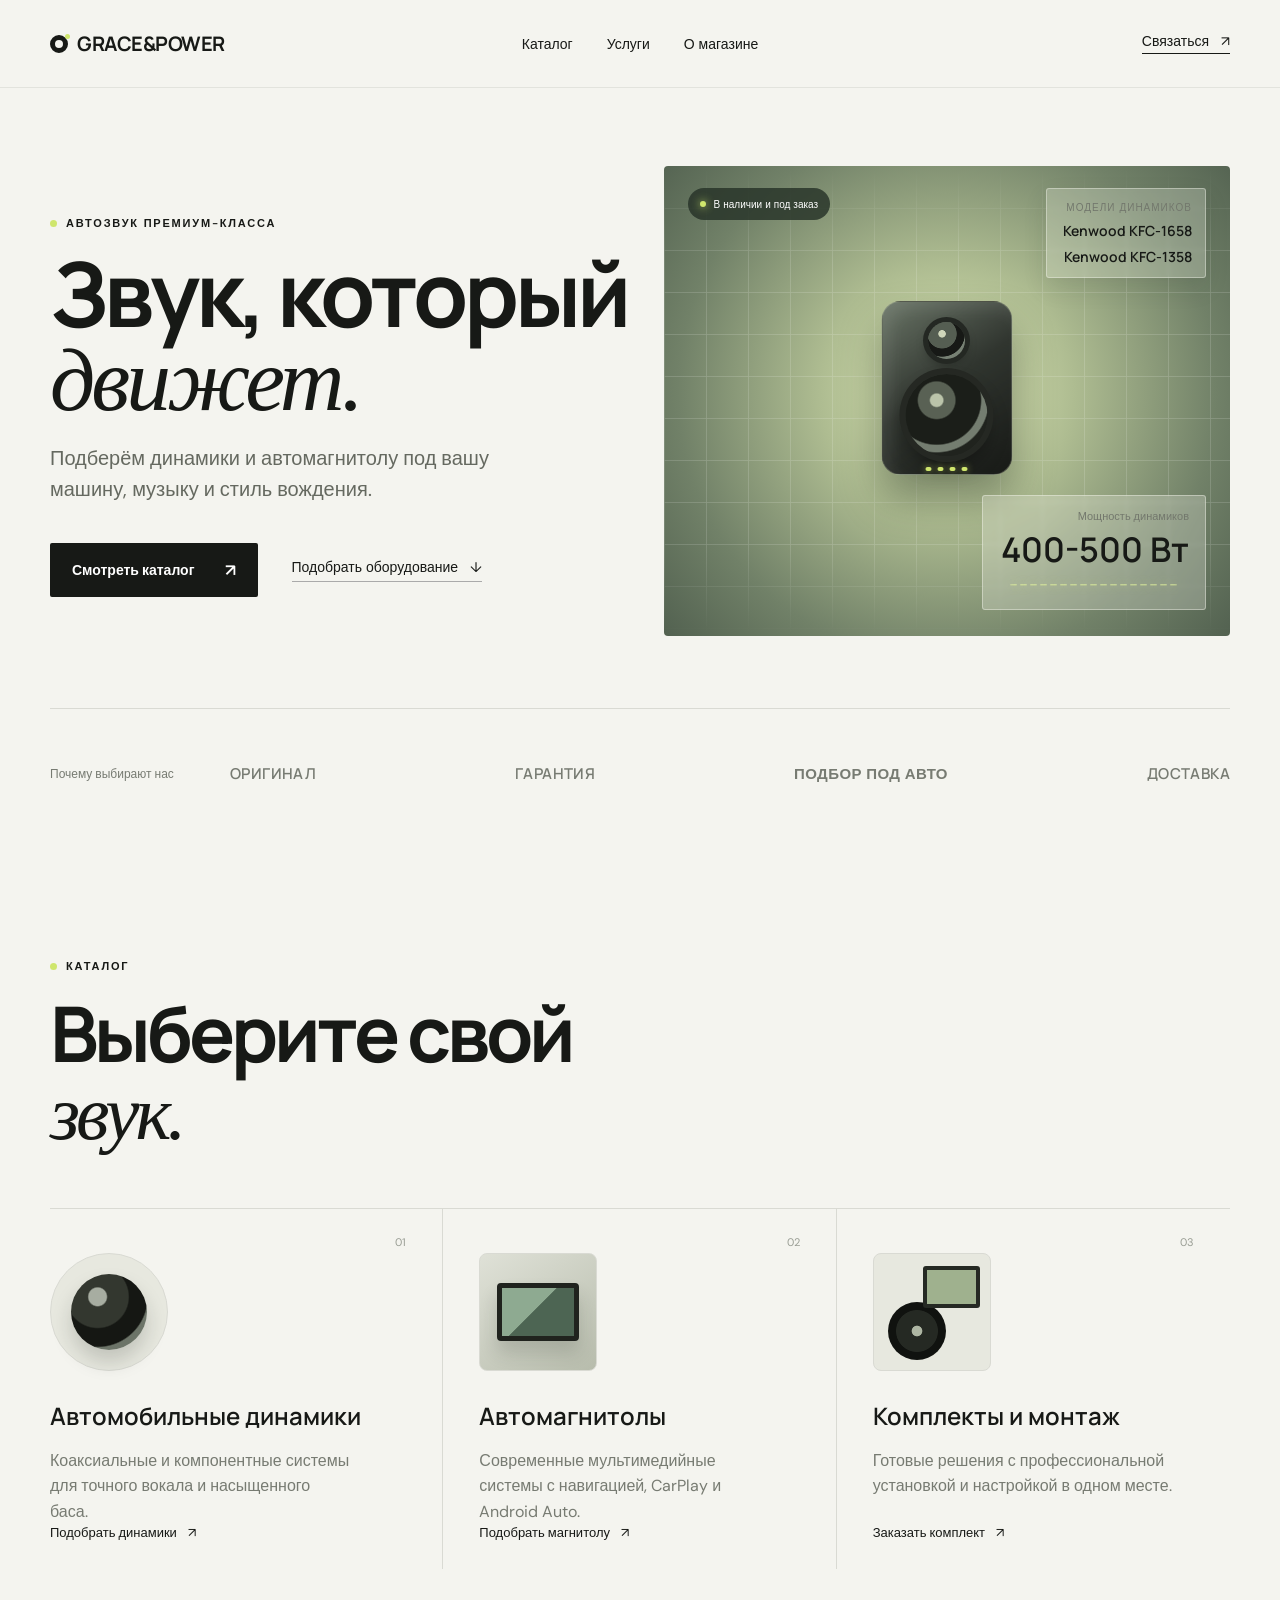
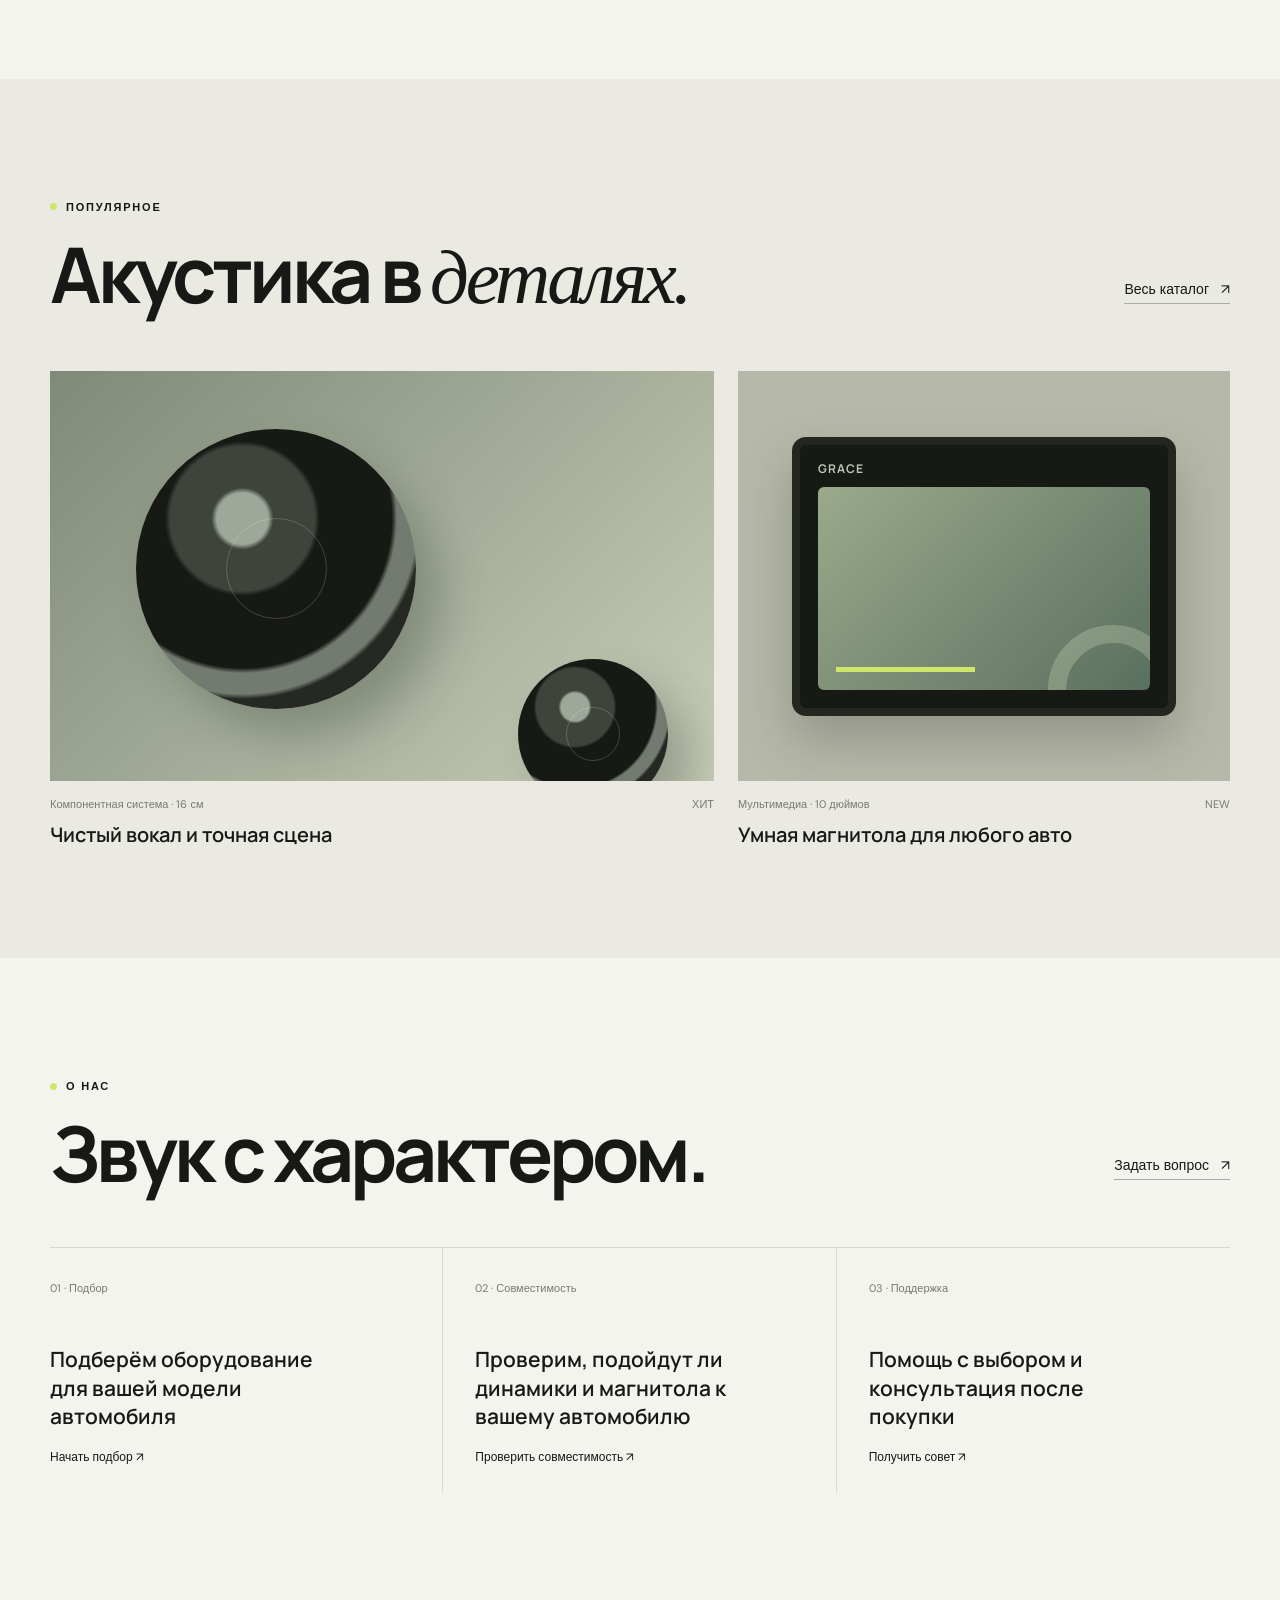
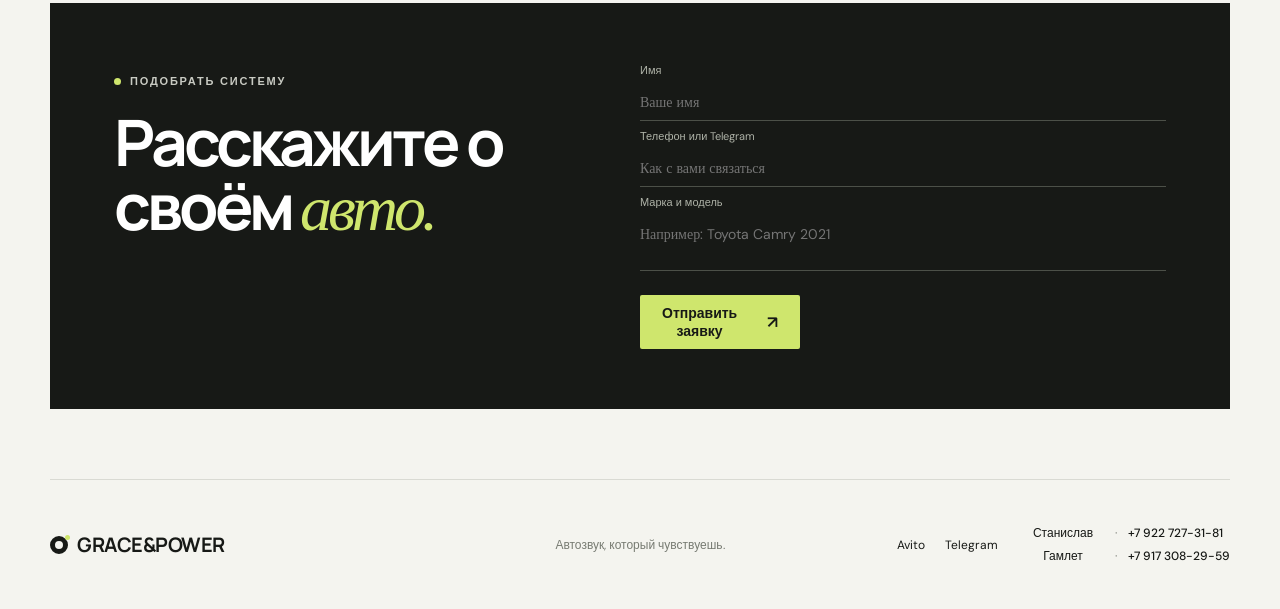
==== commit dcc56370: "Little changes for mobile version" ====
--- a/index.html
+++ b/index.html
@@ -8,7 +8,7 @@
   <link rel="preconnect" href="https://fonts.googleapis.com">
   <link rel="preconnect" href="https://fonts.gstatic.com" crossorigin>
   <link href="https://fonts.googleapis.com/css2?family=DM+Sans:wght@400;500;600&family=Manrope:wght@500;600;700&display=swap" rel="stylesheet">
-  <link rel="stylesheet" href="styles.css?v=speaker-80-percent">
+  <link rel="stylesheet" href="styles.css?v=mobile-model-160">
 </head>
 <body>
   <header class="nav-wrap">
--- a/styles.css
+++ b/styles.css
@@ -48,7 +48,7 @@
   top: 22px;
   right: 24px;
   height: 90px;
-  width: 205px;
+  width: 160px;
   min-height: 76px;
   display: grid;
   align-content: center;
@@ -336,12 +336,13 @@
   h2, .section-heading h2 { font-size: 46px; letter-spacing: -3px; }
   .hero { min-height: auto; }
   .hero-actions { align-items: flex-start; flex-direction: column; }
-  .hero-visual { height: 360px; }
+  .hero-visual { height: 500px; }
   .hero-visual { background: radial-gradient(circle at 50% 48%, #dfeab7 0, #aebc91 34%, #718168 72%, #526150 100%); }
   .orb-one { width: 220px; height: 220px; left: 50%; top: 70px; transform: translateX(-50%); }
   .orb-two { right: -20px; }
   .metric-card { right: 16px; bottom: 26px; width: 190px; }
-  .model-card { top: 66px; right: 16px; width: 190px; min-height: 68px; }
+  .metric-card strong { font-size: 26px; white-space: nowrap; }
+  .model-card { top: 66px; right: 16px; width: 160px; min-height: 68px; }
   .proof { display: none; }
   .section { padding: 80px 0; }
   .row-heading { align-items: start; }
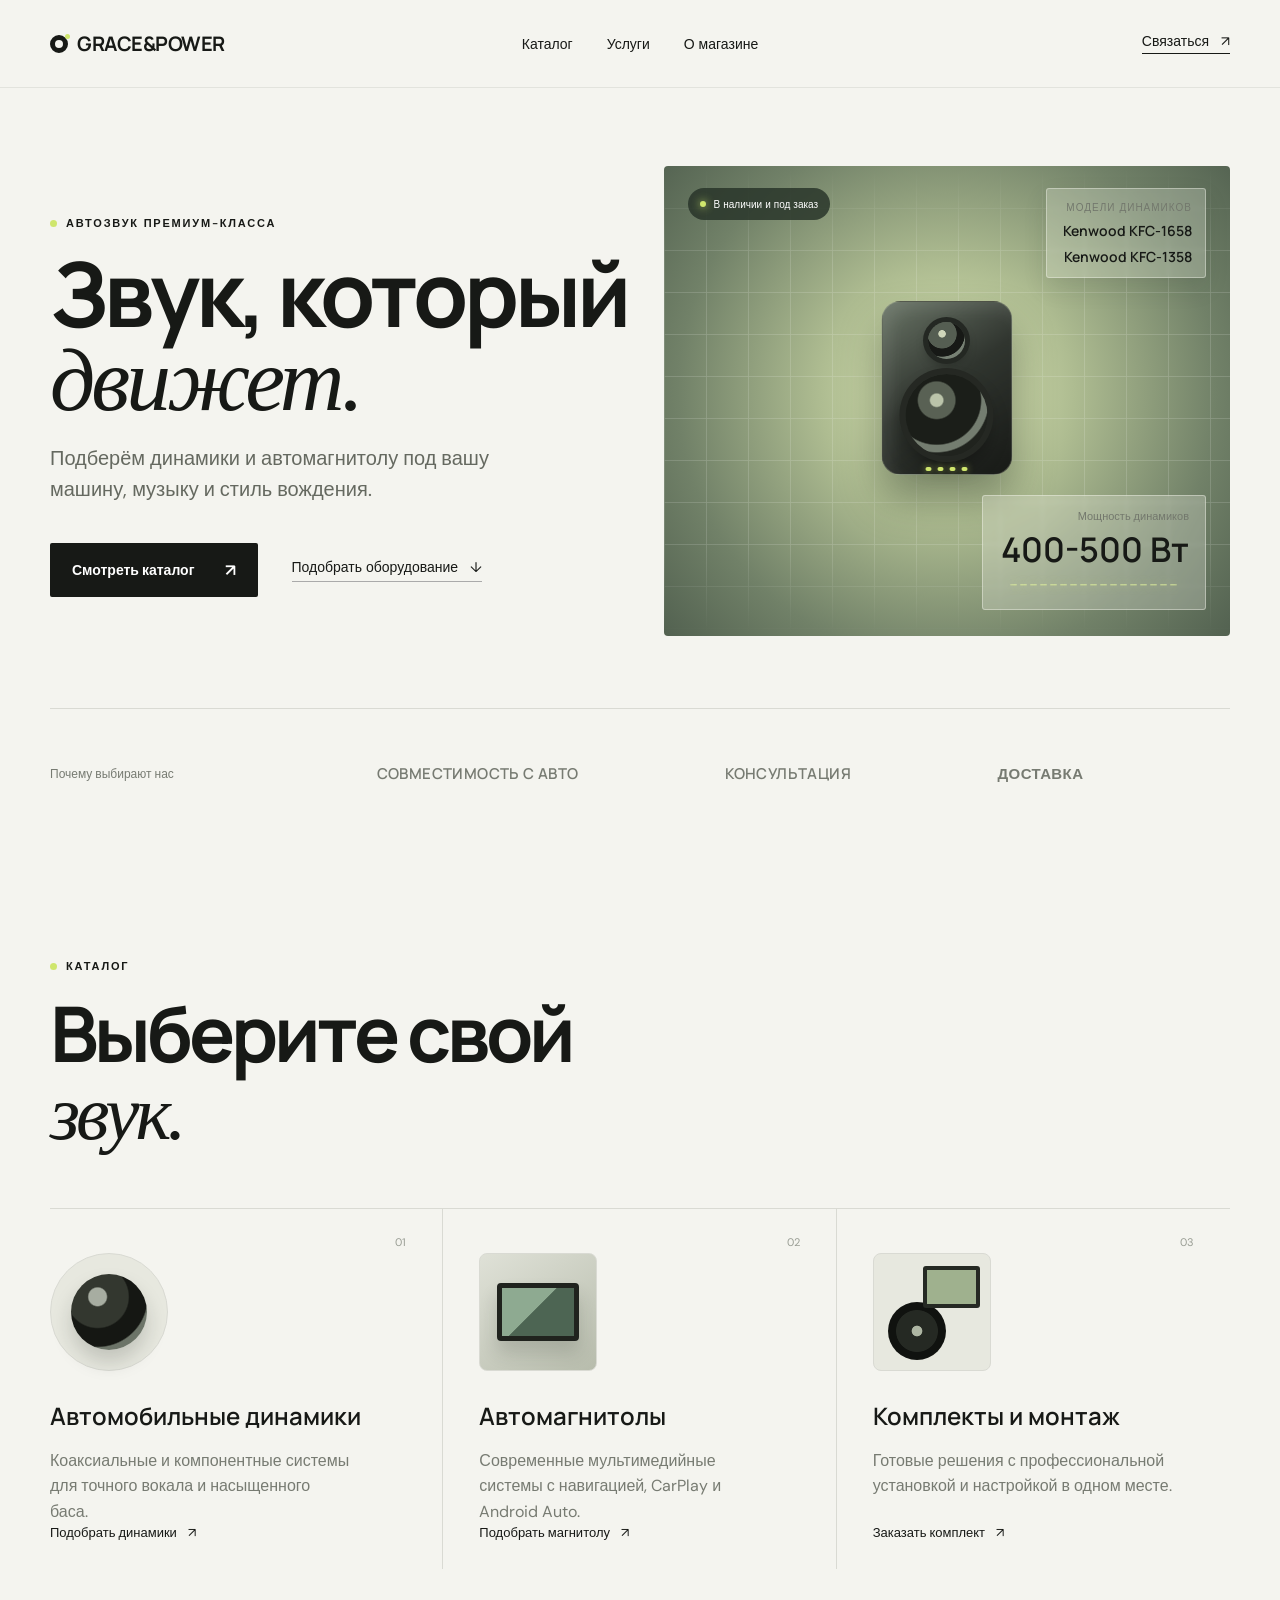
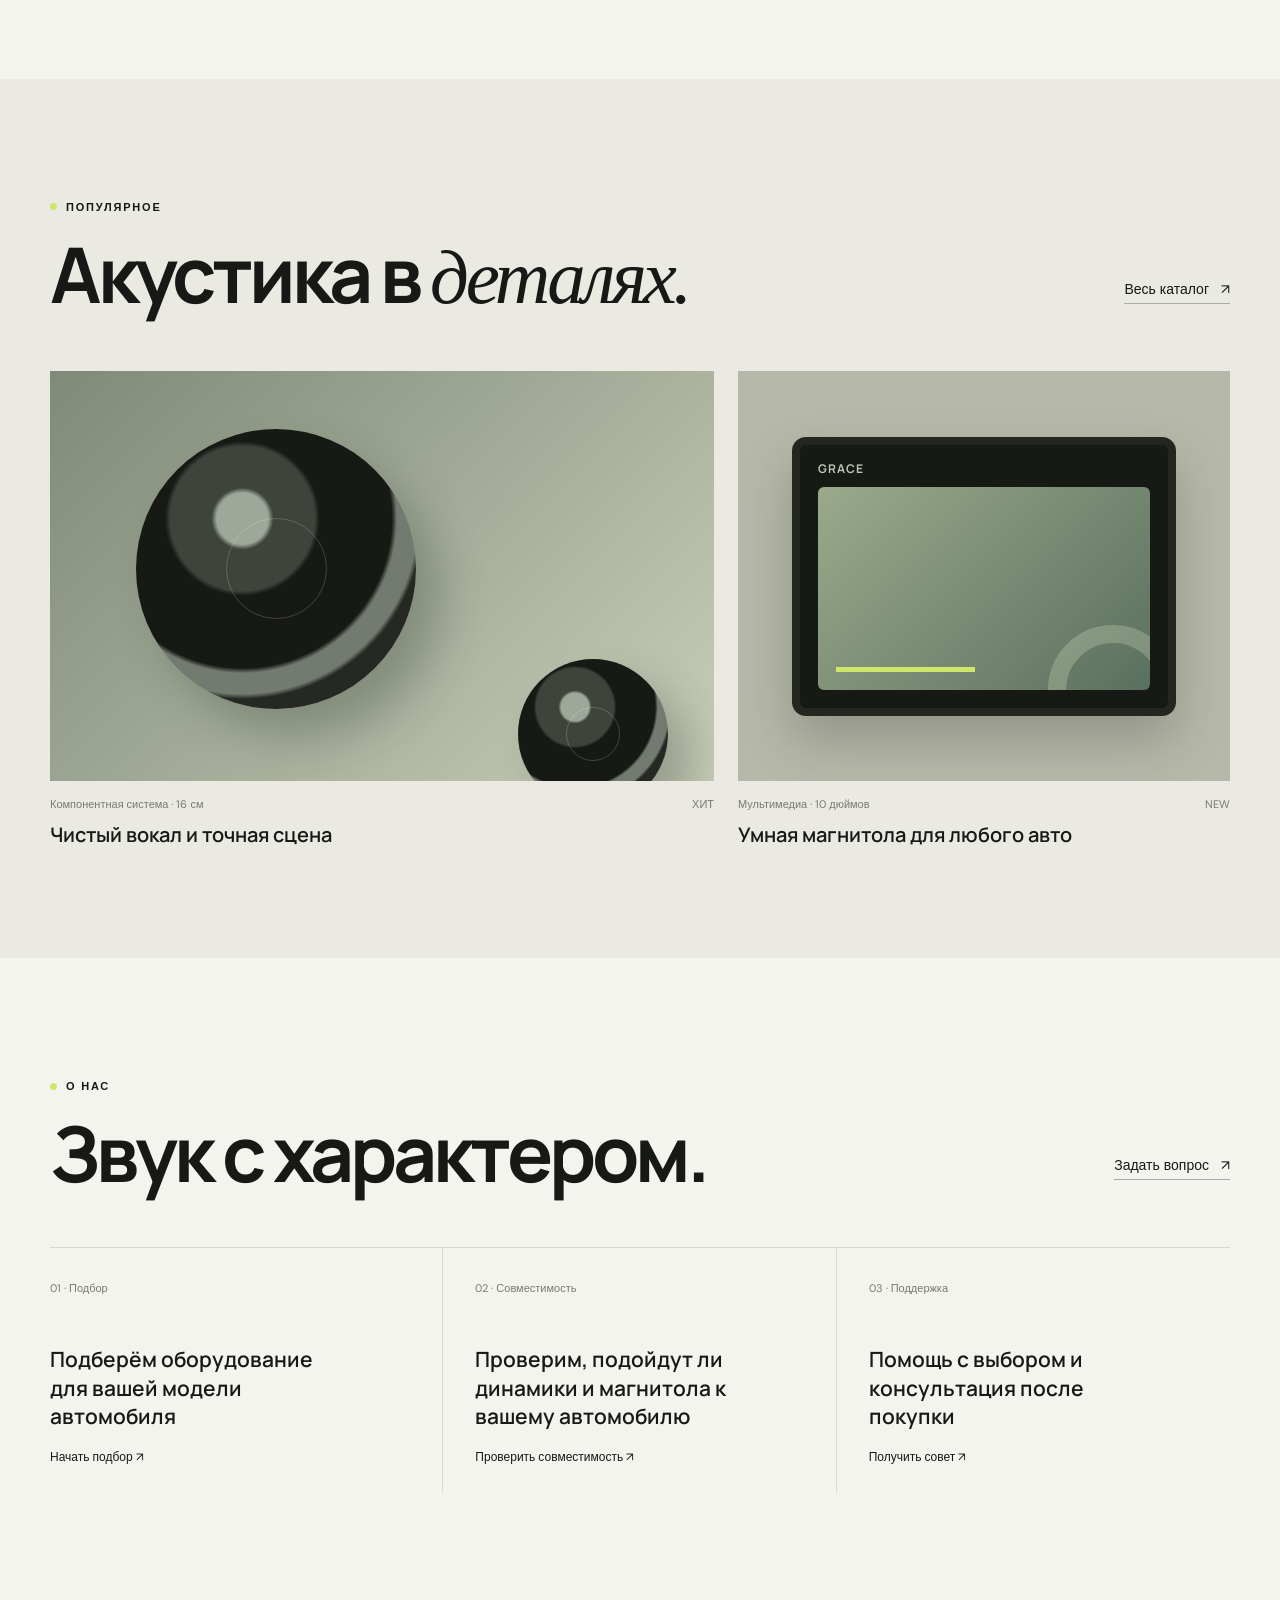
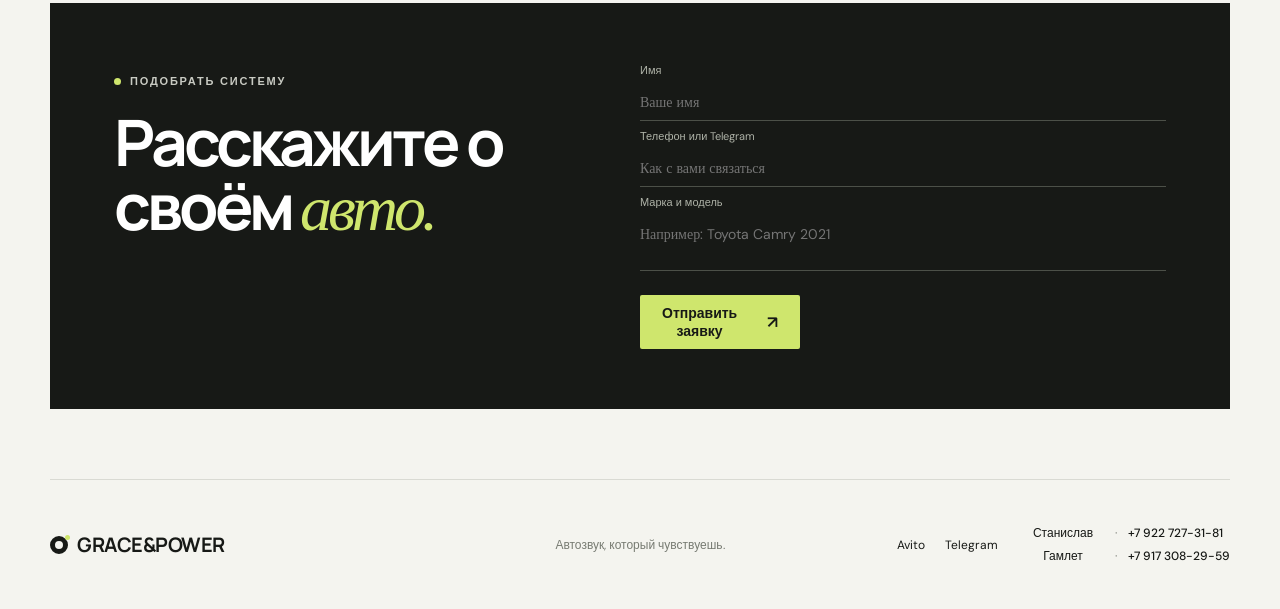
==== commit 23f92fcd: "Changes" ====
--- a/index.html
+++ b/index.html
@@ -8,6 +8,7 @@
   <link rel="preconnect" href="https://fonts.googleapis.com">
   <link rel="preconnect" href="https://fonts.gstatic.com" crossorigin>
   <link href="https://fonts.googleapis.com/css2?family=DM+Sans:wght@400;500;600&family=Manrope:wght@500;600;700&display=swap" rel="stylesheet">
+  <link rel="icon" type="image/svg+xml" href="favicon.svg">
   <link rel="stylesheet" href="styles.css?v=mobile-model-160">
 </head>
 <body>
@@ -74,9 +75,8 @@
     <section class="proof container" aria-label="Выгоды магазина">
       <p>Почему выбирают нас</p>
       <div class="logo-row">
-        <span>Оригинал</span>
-        <span>Гарантия</span>
-        <span>Подбор под авто</span>
+        <span>Совместимость с авто</span>
+        <span>Консультация</span>
         <span>Доставка</span>
       </div>
     </section>
--- a/styles.css
+++ b/styles.css
@@ -70,7 +70,7 @@
 .status-pill span { width: 6px; height: 6px; border-radius: 50%; background: var(--lime); box-shadow: 0 0 8px var(--lime); }
 .proof { height: 130px; border-top: 1px solid var(--line); display: grid; grid-template-columns: 180px 1fr; align-items: center; }
 .proof p { font-size: 12px; color: var(--muted); }
-.logo-row { display: flex; justify-content: space-between; align-items: center; color: #777b72; }
+.logo-row { display: flex; justify-content: space-evenly; align-items: center; color: #777b72; }
 .logo-row span { font: 600 15px "Manrope"; }
 .logo-row span:nth-child(3) { font-family: Georgia, serif; font-size: 19px; }
 .logo-dot { color: var(--lime); margin-left: 2px; }
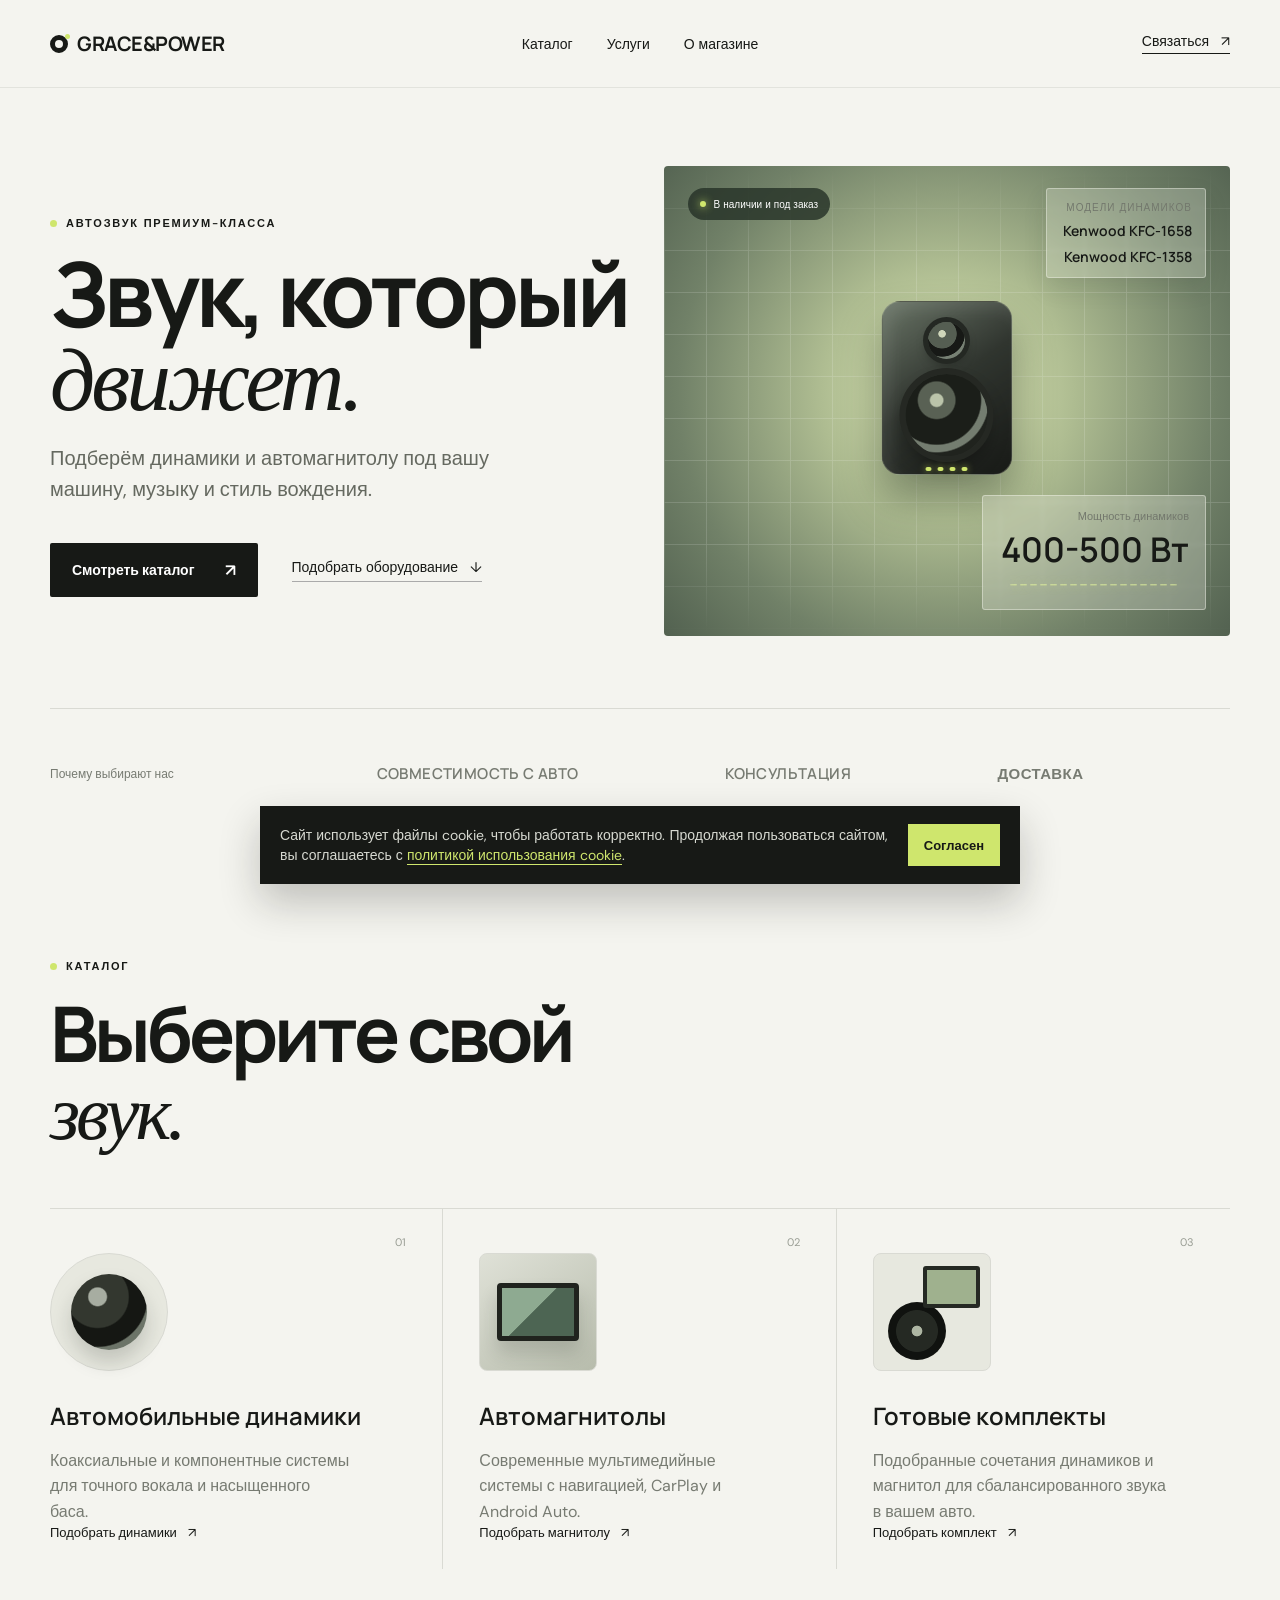
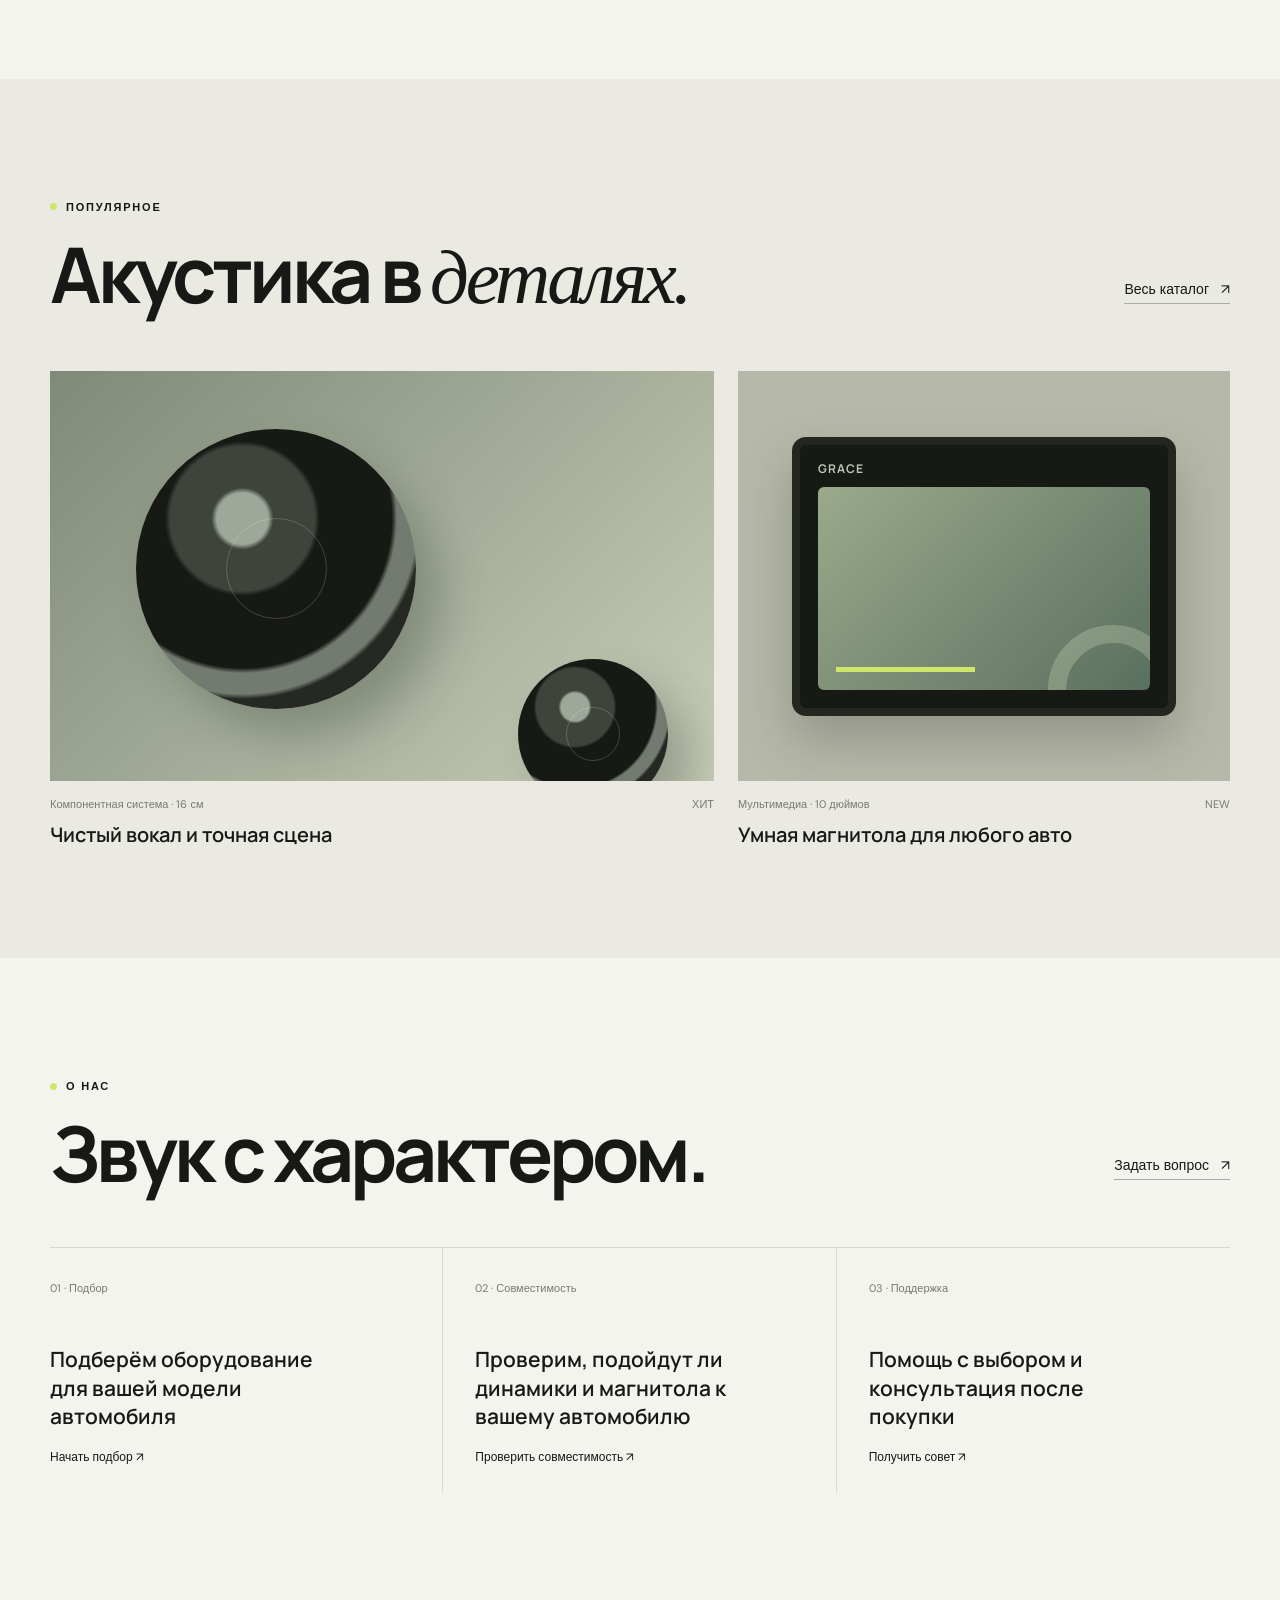
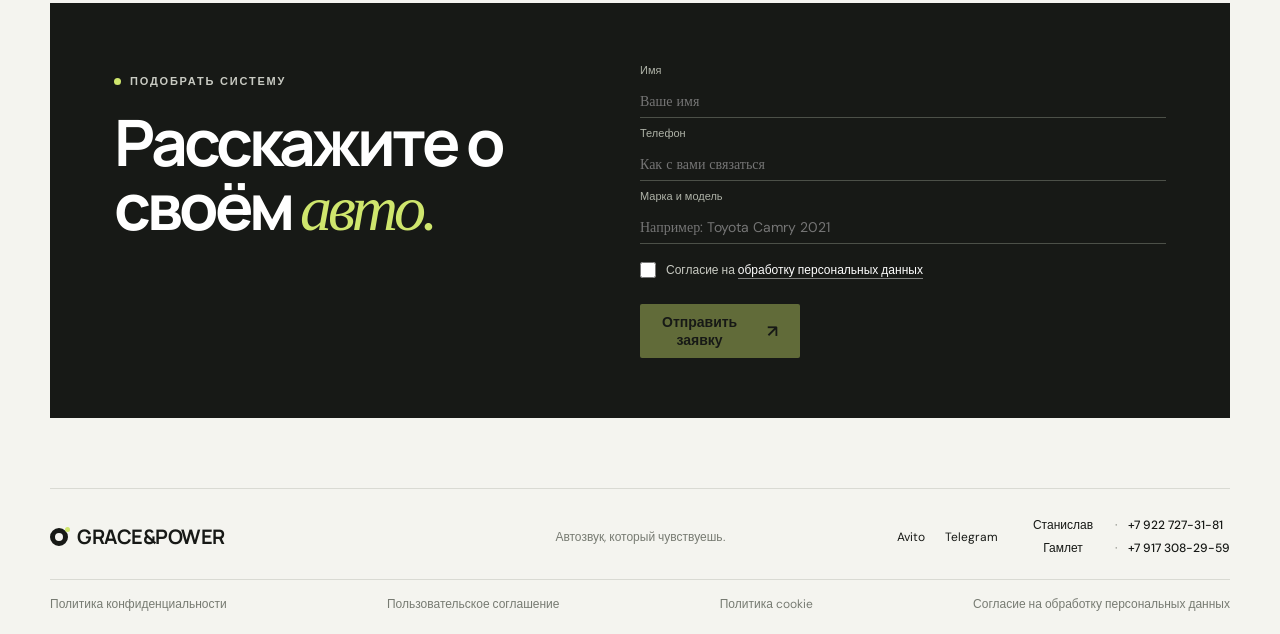
==== commit edb009d7: "Added new pages for cookie policy, privacy policy, user agreement, and consent for personal data pro" ====
--- a/index.html
+++ b/index.html
@@ -9,7 +9,7 @@
   <link rel="preconnect" href="https://fonts.gstatic.com" crossorigin>
   <link href="https://fonts.googleapis.com/css2?family=DM+Sans:wght@400;500;600&family=Manrope:wght@500;600;700&display=swap" rel="stylesheet">
   <link rel="icon" type="image/svg+xml" href="favicon.svg">
-  <link rel="stylesheet" href="styles.css?v=mobile-model-160">
+  <link rel="stylesheet" href="styles.css?v=consent-inline">
 </head>
 <body>
   <header class="nav-wrap">
@@ -104,9 +104,9 @@
         <article class="service-card reveal product-card">
           <span class="card-number">03</span>
           <div class="product-art combo-art"><span class="combo-speaker"></span><span class="combo-headunit"></span></div>
-          <h3>Комплекты и монтаж</h3>
-          <p>Готовые решения с профессиональной установкой и настройкой в одном месте.</p>
-          <a href="#contact">Заказать комплект <span>↗</span></a>
+          <h3>Готовые комплекты</h3>
+          <p>Подобранные сочетания динамиков и магнитол для сбалансированного звука в вашем авто.</p>
+          <a href="#contact">Подобрать комплект <span>↗</span></a>
         </article>
       </div>
     </section>
@@ -168,9 +168,15 @@
           <input type="hidden" name="_subject" value="Новая заявка с сайта GRACE&POWER">
           <input type="hidden" name="_template" value="table">
           <label>Имя<input type="text" name="name" placeholder="Ваше имя" required></label>
-          <label>Телефон или Telegram<input type="text" name="contact" placeholder="Как с вами связаться" required></label>
-          <label>Марка и модель<textarea name="message" rows="2" placeholder="Например: Toyota Camry 2021"></textarea></label>
-          <button class="button button-light" type="submit">Отправить заявку <span>↗</span></button>
+          <label>Телефон<input type="text" name="contact" placeholder="Как с вами связаться" required></label>
+          <label>Марка и модель<input type="text" name="message" placeholder="Например: Toyota Camry 2021"></label>
+          <label class="consent" for="consent">
+            <span class="consent-checkbox">
+            <input type="checkbox" id="consent" name="consent" value="yes" required>
+            </span>
+            <span class="consent-text">Согласие на <a href="soglasie-na-obrabotku-pd.html" target="_blank" rel="noopener noreferrer">обработку персональных данных</a></span>
+          </label>
+          <button class="button button-light" type="submit" disabled>Отправить заявку <span>↗</span></button>
         </form>
       </div>
     </section>
@@ -189,9 +195,20 @@
         <a href="tel:+79173082959" aria-label="Позвонить Гамлету по номеру +7 917 308-29-59"><span>Гамлет</span><i>·</i><strong>+7 917 308-29-59</strong></a>
       </div>
     </div>
+    <nav class="footer-legal" aria-label="Юридические документы">
+      <a href="politika-konfidencialnosti.html">Политика конфиденциальности</a>
+      <a href="polzovatelskoe-soglashenie.html">Пользовательское соглашение</a>
+      <a href="politika-cookie.html">Политика cookie</a>
+      <a href="soglasie-na-obrabotku-pd.html">Согласие на обработку персональных данных</a>
+    </nav>
   </footer>
 
-  <script src="script.js?v=email-form-submit"></script>
+  <div class="cookie-banner" id="cookie-banner" hidden>
+    <p>Сайт использует файлы cookie, чтобы работать корректно. Продолжая пользоваться сайтом, вы соглашаетесь с <a href="politika-cookie.html">политикой использования cookie</a>.</p>
+    <button type="button" id="cookie-accept">Согласен</button>
+  </div>
+
+  <script src="script.js?v=legal-consent"></script>
   <script>
     (() => {
       const speaker = document.querySelector('.speaker-hero');
--- a/styles.css
+++ b/styles.css
@@ -116,11 +116,11 @@
 .contact-panel h2 { font-size: clamp(52px, 5vw, 72px); line-height: 1; }
 .contact-form { display: grid; align-content: center; gap: 8px; }
 .contact-form label { display: grid; gap: 7px; color: #aeb2a7; font-size: 11px; }
-.contact-form input, .contact-form textarea { width: 100%; border: 0; border-bottom: 1px solid #4c5048; background: transparent; color: white; padding: 9px 0; font: 14px "DM Sans"; resize: none; outline: none; }
+.contact-form input, .contact-form textarea { width: 100%; height: 34px; border: 0; border-bottom: 1px solid #4c5048; background: transparent; color: white; padding: 9px 0; font: 14px "DM Sans"; resize: none; outline: none; }
 .contact-form input:focus, .contact-form textarea:focus { border-color: var(--lime); }
 .button-light { background: var(--lime); color: var(--ink); width: 160px; margin-top: 16px; justify-content: space-between; }
 .form-status { height: 18px; font-size: 12px; color: var(--lime); }
-.footer { height: 130px; display: grid; grid-template-columns: 1fr 1fr 1fr; align-items: center; border-top: 1px solid var(--line); }
+.footer { min-height: 130px; height: auto; display: grid; grid-template-columns: 1fr 1fr 1fr; align-items: center; border-top: 1px solid var(--line); padding: 28px 0 22px; row-gap: 22px; }
 .footer p { color: var(--muted); font-size: 12px; text-align: center; }
 .footer-links { justify-self: end; display: flex; align-items: center; flex-wrap: wrap; justify-content: flex-end; gap: 20px 24px; font-size: 12px; }
 .footer-social { display: flex; gap: 20px; }
@@ -388,3 +388,20 @@
   animation-duration: 1s;
   background: #efffb5;
 }
+
+.footer-legal { justify-content: space-between; grid-column: 1 / -1; display: flex; flex-wrap: wrap; gap: 8px 22px; padding-top: 16px; border-top: 1px solid var(--line); font-size: 12px; color: var(--muted); }
+.contact-form .consent { display: grid; grid-template-columns: 16px minmax(0, 1fr); align-items: start; gap: 10px; width: 100%; margin-top: 10px; color: #c9cbc3; font-size: 12px; line-height: 1.45; }
+.consent-checkbox { display: flex; align-items: center; width: 16px; height: 16px; }
+.contact-form .consent input { width: 16px; height: 16px; margin: 0; flex: none; accent-color: var(--lime); border: 0; padding: 0; background: transparent; }
+.consent-text { display: block; min-width: 0; }
+.consent a { display: inline; color: white; border-bottom: 1px solid rgba(255,255,255,.45); }
+.button-light:disabled { opacity: .4; cursor: not-allowed; }
+.cookie-banner { position: fixed; z-index: 50; left: 16px; right: 16px; bottom: 16px; width: min(760px, calc(100% - 32px)); margin-inline: auto; display: flex; align-items: center; gap: 18px; padding: 18px 20px; background: var(--ink); color: white; box-shadow: 0 18px 40px rgba(23,25,22,.24); }
+.cookie-banner[hidden] { display: none; }
+.cookie-banner p { margin: 0; font-size: 14px; line-height: 1.45; color: #d7d9d1; }
+.cookie-banner a { color: var(--lime); border-bottom: 1px solid var(--lime); }
+.cookie-banner button { flex: none; height: 42px; padding: 0 16px; border: 0; background: var(--lime); color: var(--ink); font: 600 13px "DM Sans", sans-serif; cursor: pointer; }
+@media (max-width: 640px) {
+  .cookie-banner { align-items: stretch; flex-direction: column; }
+  .cookie-banner button { width: 100%; }
+}
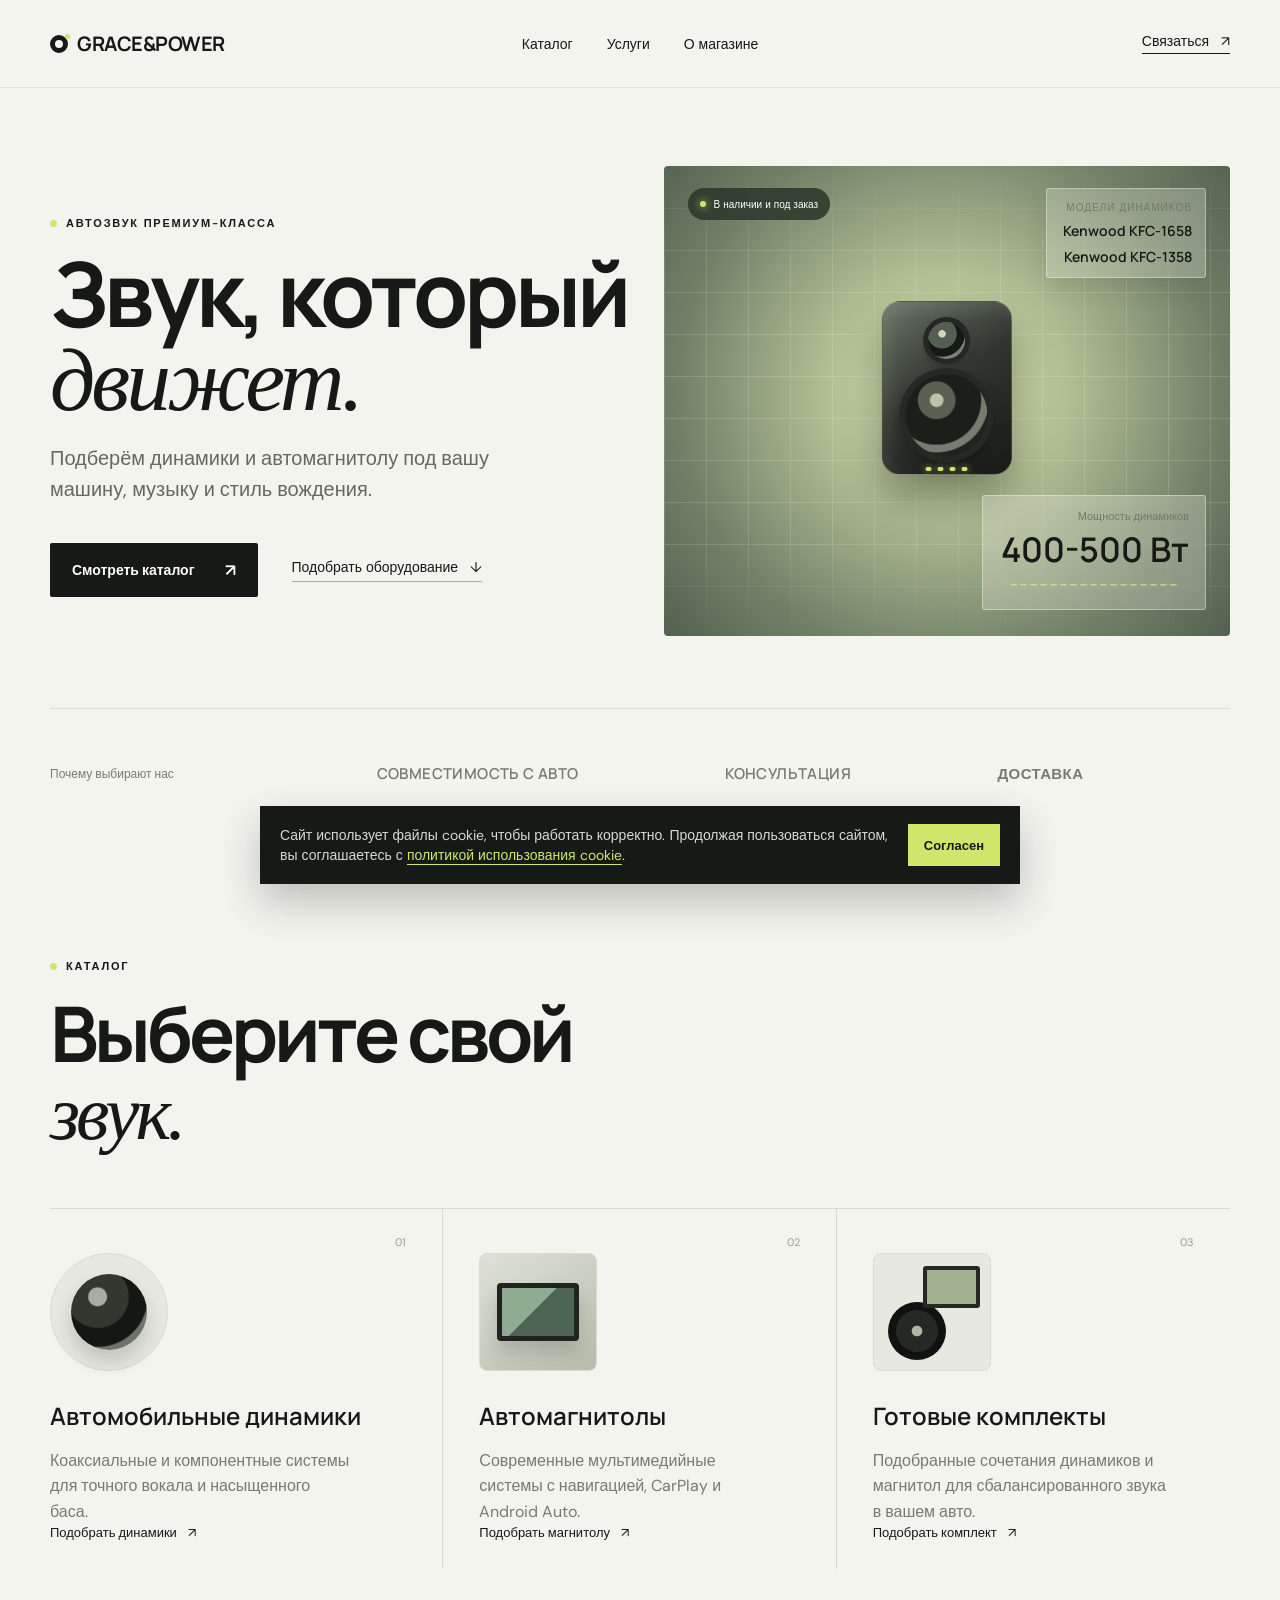
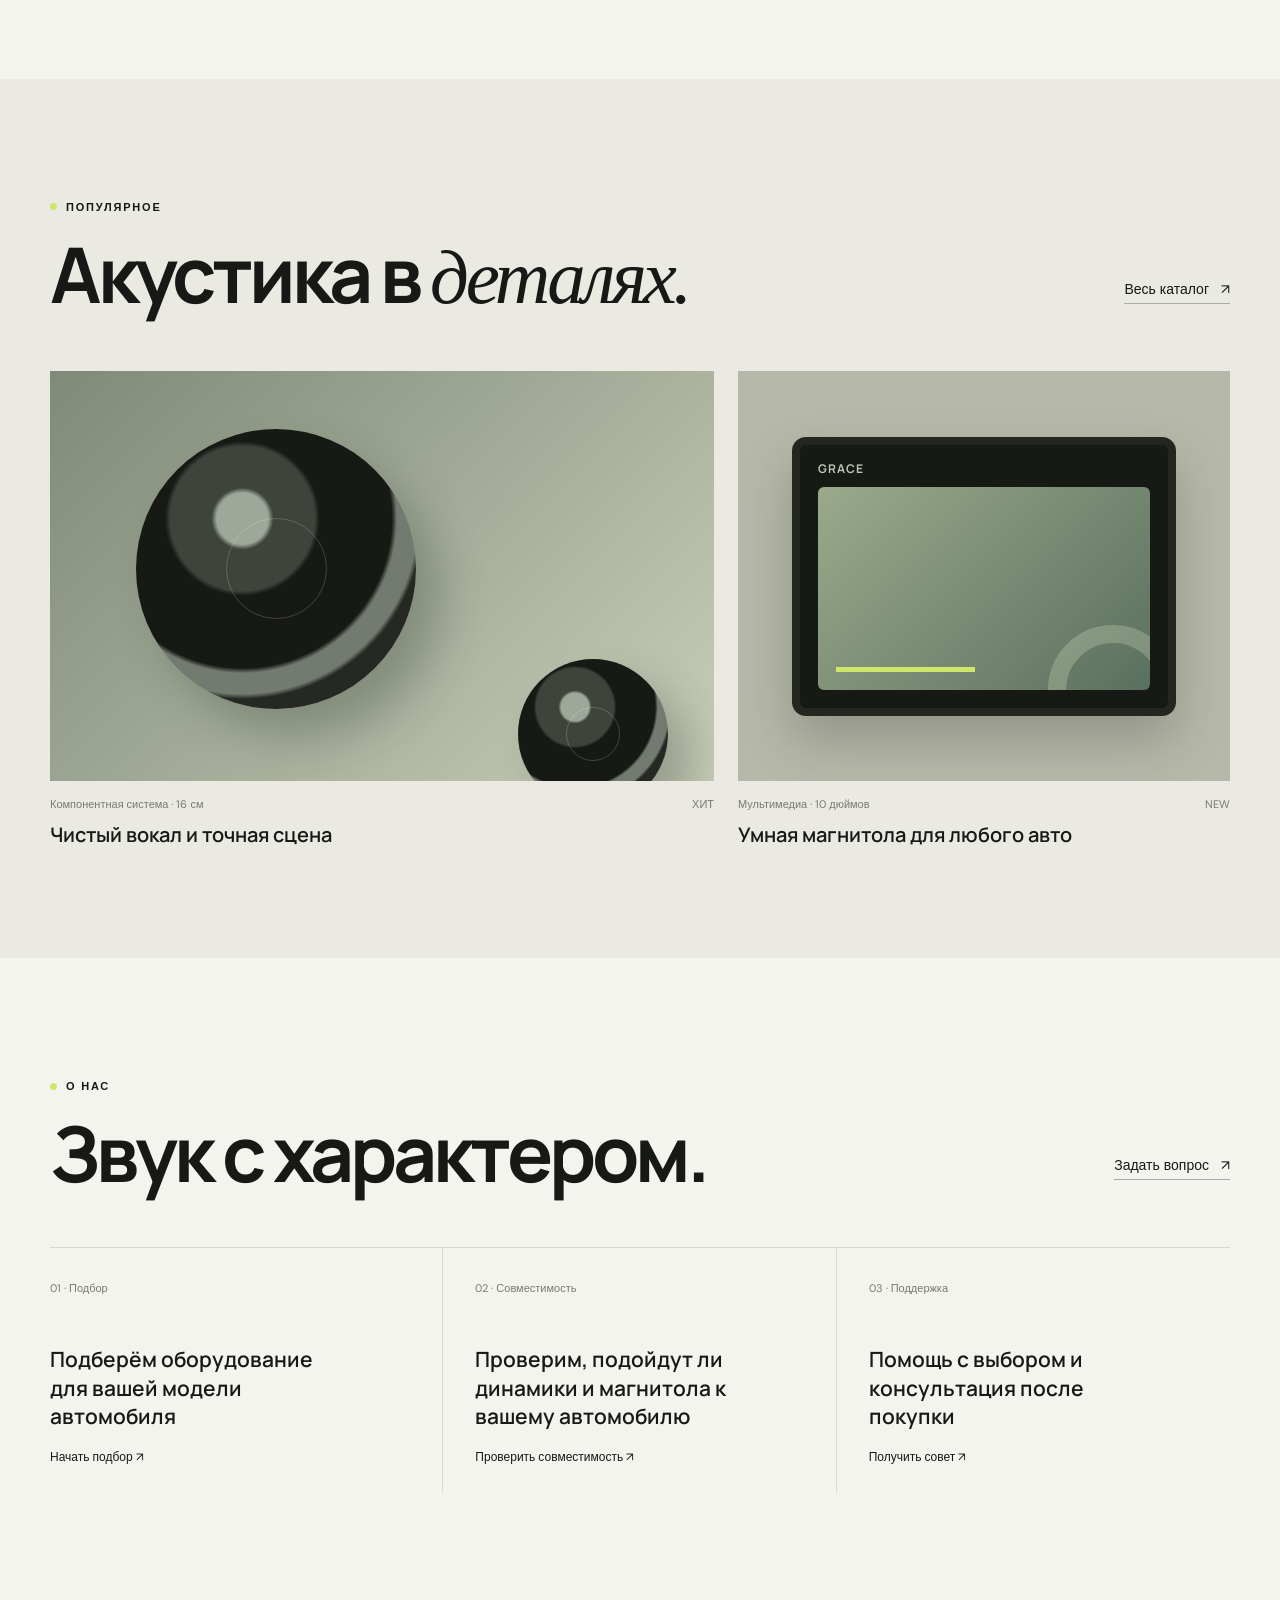
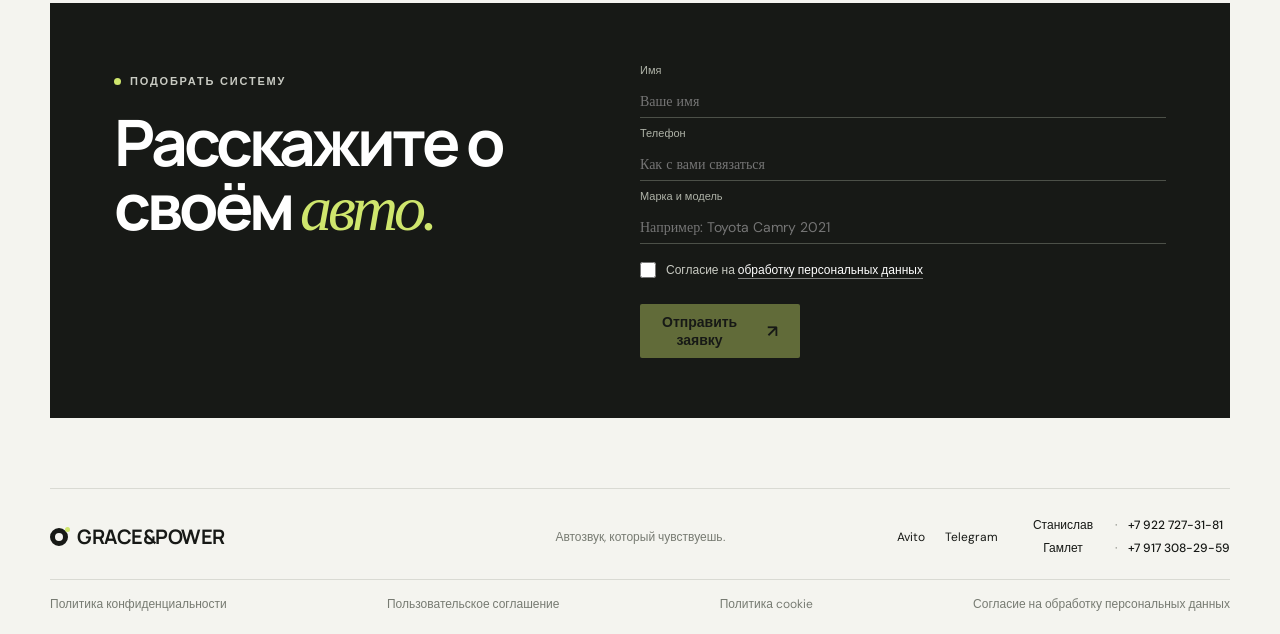
==== commit 961b1096: "Set up initial project structure and added legal documents" ====
--- a/index.html
+++ b/index.html
@@ -5,11 +5,10 @@
   <meta name="viewport" content="width=device-width, initial-scale=1.0">
   <meta name="description" content="GRACE&POWER — магазин премиальной автомобильной акустики: динамики и автомагнитолы.">
   <title>GRACE&POWER — Автомобильная акустика</title>
-  <link rel="preconnect" href="https://fonts.googleapis.com">
-  <link rel="preconnect" href="https://fonts.gstatic.com" crossorigin>
-  <link href="https://fonts.googleapis.com/css2?family=DM+Sans:wght@400;500;600&family=Manrope:wght@500;600;700&display=swap" rel="stylesheet">
   <link rel="icon" type="image/svg+xml" href="favicon.svg">
-  <link rel="stylesheet" href="styles.css?v=consent-inline">
+  <link rel="icon" type="image/png" sizes="32x32" href="favicon-32.png">
+  <link rel="apple-touch-icon" sizes="180x180" href="apple-touch-icon.png">
+  <link rel="stylesheet" href="styles.css?v=inline-success">
 </head>
 <body>
   <header class="nav-wrap">
@@ -26,7 +25,7 @@
         <a href="#services">Услуги</a>
         <a href="#about">О магазине</a>
       </div>
-      <a class="nav-cta" href="#contact">Связаться <span>↗</span></a>
+      <a class="nav-cta" href="#contact">Связаться <span>↗︎</span></a>
     </nav>
   </header>
 
@@ -37,8 +36,8 @@
         <h1>Звук, который<br><em>движет.</em></h1>
         <p class="hero-lede">Подберём динамики и автомагнитолу под вашу машину, музыку и стиль вождения.</p>
         <div class="hero-actions">
-          <a class="button button-dark" href="#catalog">Смотреть каталог <span>↗</span></a>
-          <a class="text-link" href="#contact">Подобрать оборудование <span>↓</span></a>
+          <a class="button button-dark" href="#catalog">Смотреть каталог <span>↗︎</span></a>
+          <a class="text-link" href="#contact">Подобрать оборудование <span>↓︎</span></a>
         </div>
       </div>
 
@@ -92,21 +91,21 @@
           <div class="product-art speaker-art"><span class="mini-speaker"></span></div>
           <h3>Автомобильные динамики</h3>
           <p>Коаксиальные и компонентные системы для точного вокала и насыщенного баса.</p>
-          <a href="#contact">Подобрать динамики <span>↗</span></a>
+          <a href="#contact">Подобрать динамики <span>↗︎</span></a>
         </article>
         <article class="service-card reveal product-card">
           <span class="card-number">02</span>
           <div class="product-art headunit-art"><span class="headunit-screen"></span></div>
           <h3>Автомагнитолы</h3>
           <p>Современные мультимедийные системы с навигацией, CarPlay и Android Auto.</p>
-          <a href="#contact">Подобрать магнитолу <span>↗</span></a>
+          <a href="#contact">Подобрать магнитолу <span>↗︎</span></a>
         </article>
         <article class="service-card reveal product-card">
           <span class="card-number">03</span>
           <div class="product-art combo-art"><span class="combo-speaker"></span><span class="combo-headunit"></span></div>
           <h3>Готовые комплекты</h3>
           <p>Подобранные сочетания динамиков и магнитол для сбалансированного звука в вашем авто.</p>
-          <a href="#contact">Подобрать комплект <span>↗</span></a>
+          <a href="#contact">Подобрать комплект <span>↗︎</span></a>
         </article>
       </div>
     </section>
@@ -118,7 +117,7 @@
             <p class="eyebrow"><span></span> Популярное</p>
             <h2>Акустика в <em>деталях.</em></h2>
           </div>
-          <a class="text-link" href="#catalog">Весь каталог <span>↗</span></a>
+          <a class="text-link" href="#catalog">Весь каталог <span>↗︎</span></a>
         </div>
         <div class="work-grid">
           <article class="project-card reveal">
@@ -149,12 +148,12 @@
           <p class="eyebrow"><span></span> О нас</p>
           <h2>Звук с характером.</h2>
         </div>
-        <a class="text-link" href="#contact">Задать вопрос <span>↗</span></a>
+        <a class="text-link" href="#contact">Задать вопрос <span>↗︎</span></a>
       </div>
       <div class="insight-grid">
-        <article class="insight-card reveal"><span>01 · Подбор</span><h3>Подберём оборудование для вашей модели автомобиля</h3><a href="#contact">Начать подбор <span>↗</span></a></article>
-        <article class="insight-card reveal"><span>02 · Совместимость</span><h3>Проверим, подойдут ли динамики и магнитола к вашему автомобилю</h3><a href="#contact">Проверить совместимость <span>↗</span></a></article>
-        <article class="insight-card reveal"><span>03 · Поддержка</span><h3>Помощь с выбором и консультация после покупки</h3><a href="#contact">Получить совет <span>↗</span></a></article>
+        <article class="insight-card reveal"><span>01 · Подбор</span><h3>Подберём оборудование для вашей модели автомобиля</h3><a href="#contact">Начать подбор <span>↗︎</span></a></article>
+        <article class="insight-card reveal"><span>02 · Совместимость</span><h3>Проверим, подойдут ли динамики и магнитола к вашему автомобилю</h3><a href="#contact">Проверить совместимость <span>↗︎</span></a></article>
+        <article class="insight-card reveal"><span>03 · Поддержка</span><h3>Помощь с выбором и консультация после покупки</h3><a href="#contact">Получить совет <span>↗︎</span></a></article>
       </div>
     </section>
 
@@ -176,10 +175,22 @@
             </span>
             <span class="consent-text">Согласие на <a href="soglasie-na-obrabotku-pd.html" target="_blank" rel="noopener noreferrer">обработку персональных данных</a></span>
           </label>
-          <button class="button button-light" type="submit" disabled>Отправить заявку <span>↗</span></button>
+          <button class="button button-light" type="submit" disabled>Отправить заявку <span>↗︎</span></button>
+          <p class="form-status" id="form-status" role="status" aria-live="polite" hidden></p>
         </form>
       </div>
     </section>
+
+    <div class="submission-modal" id="submission-modal" hidden>
+      <div class="submission-dialog" role="dialog" aria-modal="true" aria-labelledby="submission-title" aria-describedby="submission-description">
+        <button class="submission-close" type="button" aria-label="Закрыть окно">&times;</button>
+        <div class="submission-icon" aria-hidden="true">✓</div>
+        <p class="submission-eyebrow">Заявка отправлена</p>
+        <h2 id="submission-title">Спасибо!<br><em>Уже взяли в работу.</em></h2>
+        <p class="submission-description" id="submission-description">Свяжемся с вами в ближайшее время и поможем подобрать звук для вашего авто.</p>
+        <button class="button button-dark submission-done" type="button">Отлично <span aria-hidden="true">↗︎</span></button>
+      </div>
+    </div>
   </main>
 
   <footer class="footer container">
@@ -208,7 +219,7 @@
     <button type="button" id="cookie-accept">Согласен</button>
   </div>
 
-  <script src="script.js?v=legal-consent"></script>
+  <script src="script.js?v=inline-success"></script>
   <script>
     (() => {
       const speaker = document.querySelector('.speaker-hero');
--- a/styles.css
+++ b/styles.css
@@ -1,3 +1,17 @@
+@font-face {
+  font-family: "DM Sans";
+  font-style: normal;
+  font-weight: 400 700;
+  font-display: swap;
+  src: url("fonts/dm-sans-variable.ttf") format("truetype");
+}
+@font-face {
+  font-family: "Manrope";
+  font-style: normal;
+  font-weight: 400 700;
+  font-display: swap;
+  src: url("fonts/manrope-variable.ttf") format("truetype");
+}
 :root {
   --ink: #171916;
   --paper: #f4f4ef;
@@ -119,7 +133,8 @@
 .contact-form input, .contact-form textarea { width: 100%; height: 34px; border: 0; border-bottom: 1px solid #4c5048; background: transparent; color: white; padding: 9px 0; font: 14px "DM Sans"; resize: none; outline: none; }
 .contact-form input:focus, .contact-form textarea:focus { border-color: var(--lime); }
 .button-light { background: var(--lime); color: var(--ink); width: 160px; margin-top: 16px; justify-content: space-between; }
-.form-status { height: 18px; font-size: 12px; color: var(--lime); }
+.form-status { min-height: 18px; height: auto; margin: 4px 0 0; font-size: 12px; color: var(--lime); }
+.form-status[data-state="error"] { color: #ffaaa3; }
 .footer { min-height: 130px; height: auto; display: grid; grid-template-columns: 1fr 1fr 1fr; align-items: center; border-top: 1px solid var(--line); padding: 28px 0 22px; row-gap: 22px; }
 .footer p { color: var(--muted); font-size: 12px; text-align: center; }
 .footer-links { justify-self: end; display: flex; align-items: center; flex-wrap: wrap; justify-content: flex-end; gap: 20px 24px; font-size: 12px; }
@@ -352,6 +367,7 @@
   .footer { height: auto; grid-template-columns: 1fr; gap: 24px; padding: 40px 0; }
   .footer p { text-align: left; }
   .footer-links { justify-self: start; justify-content: flex-start; max-width: 100%; }
+  .footer-legal { flex-direction: column; align-items: flex-start; }
   .footer-phones a { grid-template-columns: 74px 8px auto; gap: 6px; }
   .speaker-hero { width: 220px; height: 220px; }
   .audio-sphere { width: min(330px, 96%); --speaker-x: 50%; --speaker-y: 50%; }
@@ -401,7 +417,25 @@
 .cookie-banner p { margin: 0; font-size: 14px; line-height: 1.45; color: #d7d9d1; }
 .cookie-banner a { color: var(--lime); border-bottom: 1px solid var(--lime); }
 .cookie-banner button { flex: none; height: 42px; padding: 0 16px; border: 0; background: var(--lime); color: var(--ink); font: 600 13px "DM Sans", sans-serif; cursor: pointer; }
+.modal-open { overflow: hidden; }
+.submission-modal { position: fixed; z-index: 100; inset: 0; display: grid; place-items: center; padding: 24px; background: rgba(18,21,17,.72); backdrop-filter: blur(7px); }
+.submission-modal[hidden] { display: none; }
+.submission-dialog { position: relative; width: min(100%, 500px); padding: 46px; background: var(--paper); color: var(--ink); box-shadow: 0 24px 80px rgba(0,0,0,.28); animation: submission-appear .28s cubic-bezier(.16,1,.3,1) both; }
+.submission-close { position: absolute; top: 14px; right: 16px; width: 36px; height: 36px; border: 0; background: transparent; color: var(--muted); font: 400 28px/1 "DM Sans", sans-serif; cursor: pointer; }
+.submission-icon { width: 54px; height: 54px; display: grid; place-items: center; border-radius: 50%; background: var(--lime); color: var(--ink); font-size: 27px; }
+.submission-eyebrow { margin: 26px 0 0; color: var(--muted); font-size: 11px; font-weight: 600; letter-spacing: 1.8px; text-transform: uppercase; }
+.submission-dialog h2 { margin: 12px 0 14px; font-size: clamp(36px, 6vw, 48px); line-height: 1.06; letter-spacing: -2px; }
+.submission-dialog h2 em { color: var(--green); }
+.submission-description { max-width: 370px; margin: 0 0 26px; color: var(--muted); font-size: 15px; line-height: 1.6; }
+.submission-done { width: 158px; }
+@keyframes submission-appear {
+  from { opacity: 0; transform: translateY(12px) scale(.98); }
+  to { opacity: 1; transform: translateY(0) scale(1); }
+}
 @media (max-width: 640px) {
   .cookie-banner { align-items: stretch; flex-direction: column; }
   .cookie-banner button { width: 100%; }
+}
+@media (max-width: 560px) {
+  .submission-dialog { padding: 38px 28px 30px; }
 }
